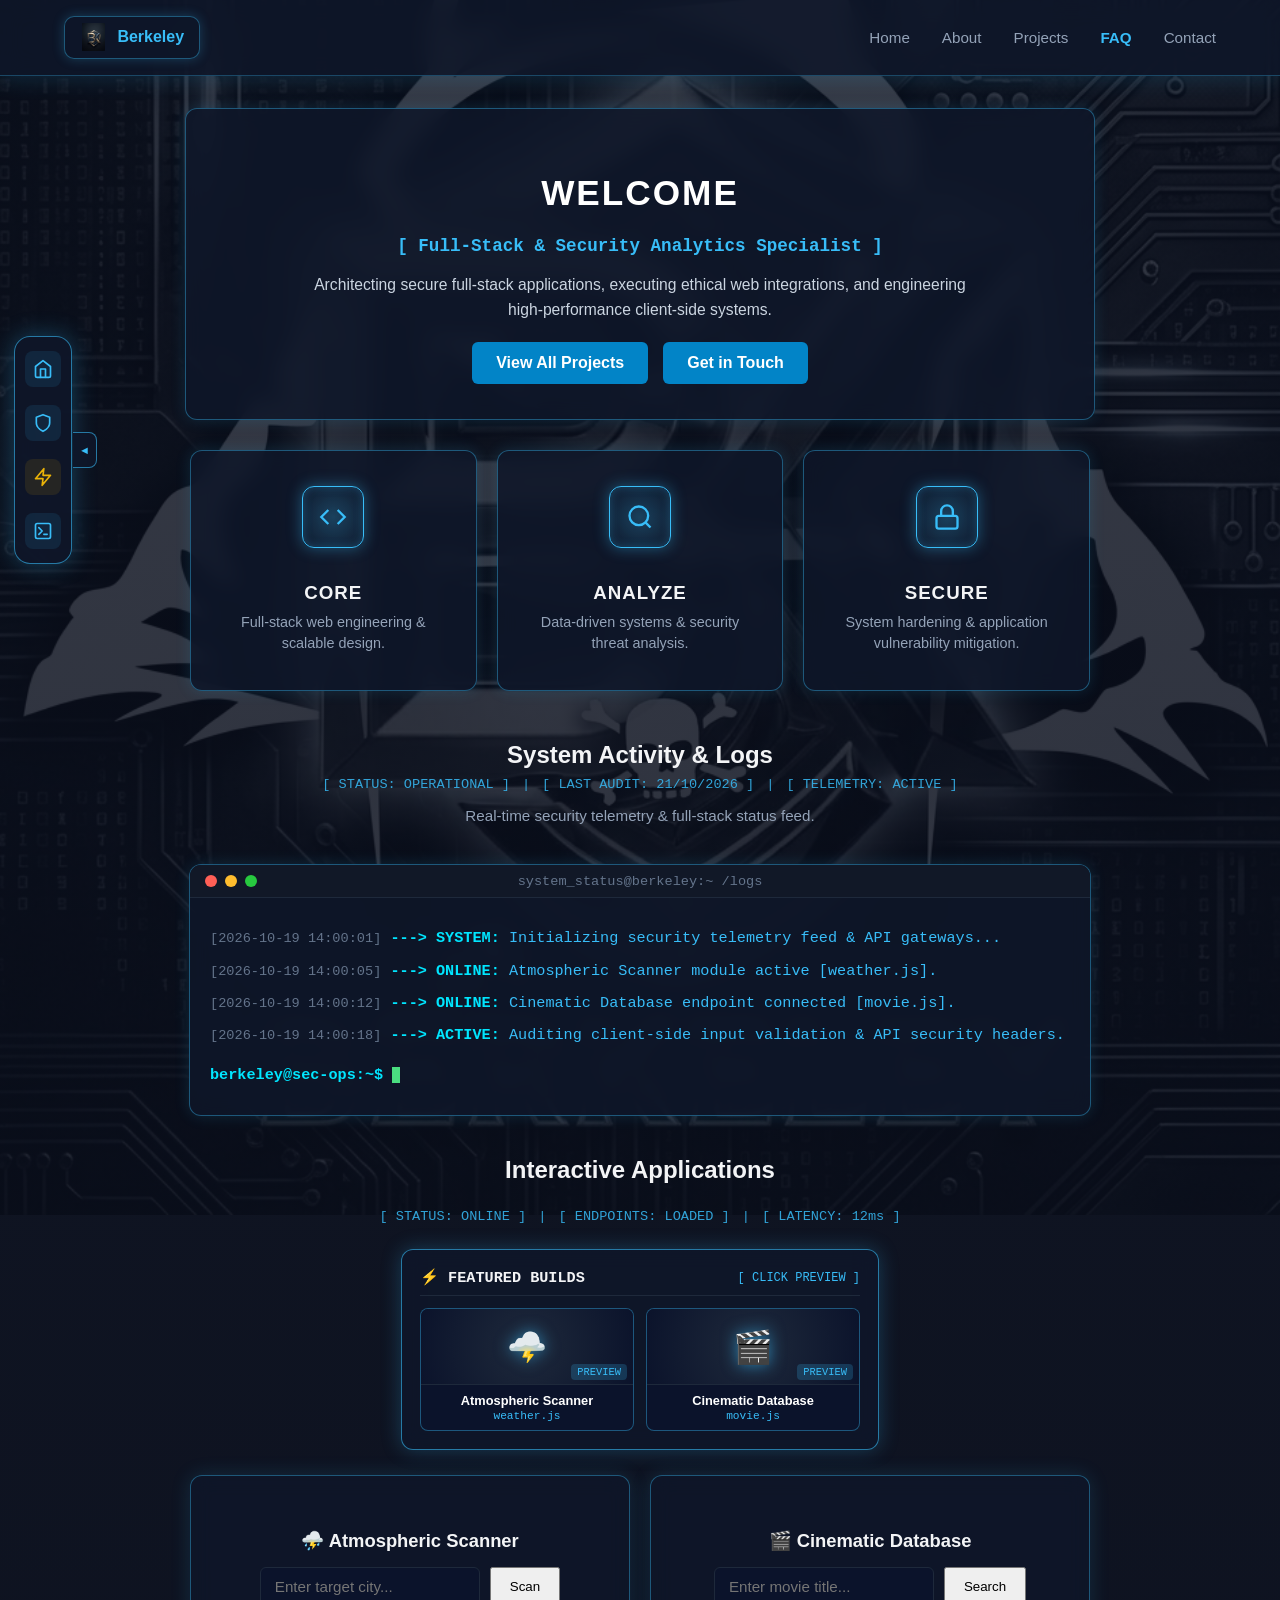
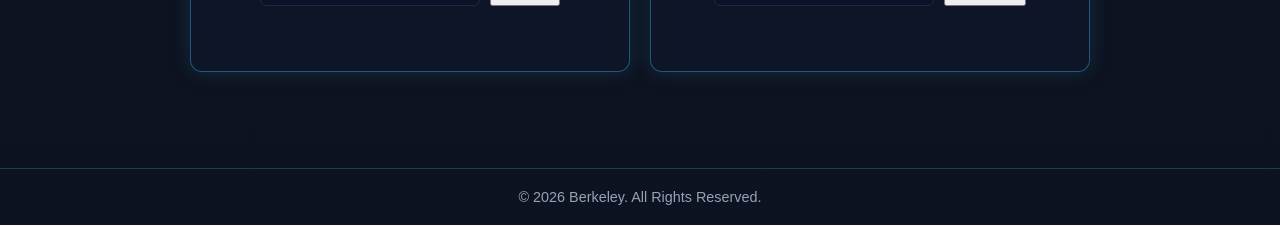
==== index.html @ 9ee678a0 "Added quick-preview modal popup for featured builds widget" ====
<!DOCTYPE html>
<html lang="en">
<head>
    <meta charset="UTF-8">
    <meta name="viewport" content="width=device-width, initial-scale=1.0">
    <title>Berkeley | Web Developer & Security Analytics Specialist</title>
    <meta name="description" content="Official website for Berkeley - Full-spectrum web development and security operations.">
    <link rel="icon" type="image/jpeg" href="new_logo.jpg">
    <link rel="stylesheet" href="style.css">
</head>
<body>
    <!-- Navbar -->
    <nav class="navbar">
        <div class="logo">
            <a href="index.html" class="logo-box">
                <img src="new_logo.jpg" alt="BK Logo" class="brand-icon">
                <span>Berkeley</span>
            </a>
        </div>
        <div class="links">
            <a href="index.html">Home</a>
            <a href="about.html">About</a>
            <a href="projects.html">Projects</a>
            <a href="faq.html" style="color: #38bdf8; font-weight: 600;">FAQ</a>
            <a href="contact.html">Contact</a>
        </div>
    </nav>

    <!-- Main Container -->
    <main class="main-container">

        <!-- 1. Unified Hero Section -->
        <section class="card home-card" style="max-width: 850px; margin: 0 auto 30px auto; padding: 35px 25px; text-align: center;">
            <h1 style="color: #ffffff; font-size: 2.2rem; font-weight: 700; margin-bottom: 0.3rem; letter-spacing: 2px;">WELCOME</h1>
            <p style="color: #38bdf8; font-weight: 600; font-size: 1.1rem; margin-bottom: 1rem; font-family: monospace;">
                [ Full-Stack & Security Analytics Specialist ]
            </p>
            <p style="color: #cbd5e1; line-height: 1.6; max-width: 680px; margin: 0 auto 20px auto; font-size: 0.98rem;">
                Architecting secure full-stack applications, executing ethical web integrations, and engineering high-performance client-side systems.
            </p>
            <div style="display: flex; gap: 15px; justify-content: center; flex-wrap: wrap;">
                <a href="projects.html" class="btn" style="padding: 12px 24px; text-decoration: none; background: #0284c7; color: #ffffff; border-radius: 6px; font-weight: 600; border: none; display: inline-block;">View All Projects</a>
                <a href="contact.html" class="btn" style="padding: 12px 24px; text-decoration: none; background: #0284c7; color: #ffffff; border-radius: 6px; font-weight: 600; border: none; display: inline-block;">Get in Touch</a>
            </div>
        </section>

        <!-- 2. Core Pillars with Glossy Glowing Icon Boxes -->
        <section class="card-container" style="display: grid; grid-template-columns: repeat(auto-fit, minmax(240px, 1fr)); gap: 20px; max-width: 900px; margin: 0 auto 40px auto;">
            <div class="card home-card" style="text-align: center; padding: 25px 15px;">
                <div class="icon-box" style="display: inline-flex; align-items: center; justify-content: center; width: 60px; height: 60px; border-radius: 12px; border: 1.5px solid #38bdf8; background: radial-gradient(circle, rgba(56,189,248,0.25) 0%, rgba(15,23,42,0.8) 100%); box-shadow: 0 0 15px rgba(56,189,248,0.4), inset 0 0 10px rgba(56,189,248,0.3); margin-bottom: 15px;">
                    <svg width="28" height="28" viewBox="0 0 24 24" fill="none" stroke="#38bdf8" stroke-width="2"><polyline points="16 18 22 12 16 6"></polyline><polyline points="8 6 2 12 8 18"></polyline></svg>
                </div>
                <h3 style="color: #f3f4f6; margin-bottom: 8px; letter-spacing: 1px;">CORE</h3>
                <p style="color: #94a3b8; font-size: 0.9rem; margin: 0; line-height: 1.5;">Full-stack web engineering & scalable design.</p>
            </div>

            <div class="card home-card" style="text-align: center; padding: 25px 15px;">
                <div class="icon-box" style="display: inline-flex; align-items: center; justify-content: center; width: 60px; height: 60px; border-radius: 12px; border: 1.5px solid #38bdf8; background: radial-gradient(circle, rgba(56,189,248,0.25) 0%, rgba(15,23,42,0.8) 100%); box-shadow: 0 0 15px rgba(56,189,248,0.4), inset 0 0 10px rgba(56,189,248,0.3); margin-bottom: 15px;">
                    <svg width="28" height="28" viewBox="0 0 24 24" fill="none" stroke="#38bdf8" stroke-width="2"><circle cx="11" cy="11" r="8"></circle><line x1="21" y1="21" x2="16.65" y2="16.65"></line></svg>
                </div>
                <h3 style="color: #f3f4f6; margin-bottom: 8px; letter-spacing: 1px;">ANALYZE</h3>
                <p style="color: #94a3b8; font-size: 0.9rem; margin: 0; line-height: 1.5;">Data-driven systems & security threat analysis.</p>
            </div>

            <div class="card home-card" style="text-align: center; padding: 25px 15px;">
                <div class="icon-box" style="display: inline-flex; align-items: center; justify-content: center; width: 60px; height: 60px; border-radius: 12px; border: 1.5px solid #38bdf8; background: radial-gradient(circle, rgba(56,189,248,0.25) 0%, rgba(15,23,42,0.8) 100%); box-shadow: 0 0 15px rgba(56,189,248,0.4), inset 0 0 10px rgba(56,189,248,0.3); margin-bottom: 15px;">
                    <svg width="28" height="28" viewBox="0 0 24 24" fill="none" stroke="#38bdf8" stroke-width="2"><rect x="3" y="11" width="18" height="11" rx="2" ry="2"></rect><path d="M7 11V7a5 5 0 0 1 10 0v4"></path></svg>
                </div>
                <h3 style="color: #f3f4f6; margin-bottom: 8px; letter-spacing: 1px;">SECURE</h3>
                <p style="color: #94a3b8; font-size: 0.9rem; margin: 0; line-height: 1.5;">System hardening & application vulnerability mitigation.</p>
            </div>
        </section>

        <!-- System Activity & Logs Section -->
         <style>
    .terminal-container {
      background: rgba(15, 23, 42, 0.85) !important;
      backdrop-filter: blur(10px) !important;
      border: 1.5px solid rgba(56, 189, 248, 0.4) !important;
      box-shadow: 0 0 15px rgba(56, 189, 248, 0.15) !important;
      border-radius: 12px !important;
      transition: all 0.3s ease !important;
    }
    .terminal-container:hover {
      border-color: rgba(56, 189, 248, 0.8) !important;
      box-shadow: 0 0 25px rgba(56, 189, 248, 0.3) !important;
    }
  </style>
    <section class="system-logs-section" style="margin: 50px auto 30px auto; text-align: center;">
      <h2 style="color: #f3f4f6; text-align: center; margin-bottom: 8px;">System Activity &amp; Logs</h2>
      <div style="font-family: monospace; font-size: 0.85rem; color: #38bdf8; margin-top: 6px; margin-bottom: 15px; display: flex; justify-content: center; align-items: center; gap: 12px; opacity: 0.85; flex-wrap: wrap;">
  <span>[ STATUS: OPERATIONAL ]</span>
  <span>|</span>
  <span>[ LAST AUDIT: 21/10/2026 ]</span>
  <span>|</span>
  <span>[ TELEMETRY: ACTIVE ]</span>
</div>
      <p style="color: #94a3b8; font-size: 0.95rem; margin-bottom: 20px;">Real-time security telemetry &amp; full-stack status feed.</p>

      <div class="terminal-container">
        <div class="terminal-header">
          <div class="terminal-buttons">
            <span class="dot red"></span>
            <span class="dot yellow"></span>
            <span class="dot green"></span>
          </div>
          <div class="terminal-title">system_status@berkeley:~ /logs</div>
        </div>
        <div class="terminal-body">
          <p class="log-line"><span class="timestamp">[2026-10-19 14:00:01]</span> <span class="prefix">---> SYSTEM:</span> Initializing security telemetry feed &amp; API gateways...</p>
          <p class="log-line"><span class="timestamp">[2026-10-19 14:00:05]</span> <span class="prefix">---> ONLINE:</span> Atmospheric Scanner module active [weather.js].</p>
          <p class="log-line"><span class="timestamp">[2026-10-19 14:00:12]</span> <span class="prefix">---> ONLINE:</span> Cinematic Database endpoint connected [movie.js].</p>
          <p class="log-line"><span class="timestamp">[2026-10-19 14:00:18]</span> <span class="prefix">---> ACTIVE:</span> Auditing client-side input validation &amp; API security headers.</p>
          <p class="log-line prompt"><span class="prefix">berkeley@sec-ops:~$</span> <span class="command-text"></span><span class="cursor">&nbsp;</span></p>
        </div>
      </div>
    </section>

      <!-- 3. Interactive Web Applications Showcase -->
<section style="max-width: 900px; margin: 0 auto 40px auto; padding: 0 15px;">
 <style>
  /* Natural default border and soft ambient glow */
  .interactive-grid .app-card {
    background: rgba(15, 23, 42, 0.85) !important;
    backdrop-filter: blur(10px) !important;
    border: 1.5px solid rgba(56, 189, 248, 0.4) !important;
    box-shadow: 0 0 20px rgba(56, 189, 248, 0.15) !important;
    border-radius: 12px !important;
    transition: all 0.3s ease !important;
  }

  /* Brightens up when hovered */
  .interactive-grid .app-card:hover {
    border-color: rgba(56, 189, 248, 0.8) !important;
    box-shadow: 0 0 30px rgba(56, 189, 248, 0.35) !important;
  }

  /* Input fields styling */
    #cityInput, #searchInput, .cyber-input {
      flex: 1 !important;
      width: 100% !important;
      padding: 10px 14px !important;
      background-color: #0b132b !important;
      background: #0b132b !important;
      border: 1px solid #1e293b !important;
      border-radius: 6px !important;
      color: #ffffff !important;
      font-size: 0.95rem !important;
      outline: none !important;
      box-shadow: none !important;
      transition: all 0.3s ease !important;
    }
    #cityInput:hover, #searchInput:hover, .cyber-input:hover {
      border-color: rgba(56, 189, 248, 0.5) !important;
    }
    #cityInput:focus, #searchInput:focus, .cyber-input:focus {
      background-color: #0b132b !important;
      background: #0b132b !important;
      border-color: #38bdf8 !important;
      box-shadow: 0 0 12px rgba(56, 189, 248, 0.4) !important;
      color: #ffffff !important;
    }
  </style>

  <h2 style="color: #f3f4f6; text-align: center; margin-bottom: 25px;">Interactive Applications</h2>
  
  <!-- Section Telemetry Header -->
  <div style="font-family: monospace; font-size: 0.85rem; color: #38bdf8; margin-top: 6px; margin-bottom: 15px; display: flex; justify-content: center; align-items: center; gap: 12px; opacity: 0.85; flex-wrap: wrap;">
    <span>[ STATUS: ONLINE ]</span>
    <span>|</span>
    <span>[ ENDPOINTS: LOADED ]</span>
    <span>|</span>
    <span>[ LATENCY: 12ms ]</span>
  </div>

  <!-- Top Featured Builds Widget Grid -->
  <div class="app-card" style="background: rgba(15, 23, 42, 0.85) !important; border: 1.5px solid rgba(56, 189, 248, 0.6) !important; border-radius: 12px; padding: 18px; max-width: 440px; margin: 25px auto; box-shadow: 0 0 20px rgba(56, 189, 248, 0.25) !important; backdrop-filter: blur(10px);">
  <div style="display: flex; justify-content: space-between; align-items: center; border-bottom: 1px solid #1e293b; padding-bottom: 8px; margin-bottom: 12px;">
    <h3 style="color: #f3f4f6; font-size: 0.95rem; margin: 0; font-family: monospace;">⚡ FEATURED BUILDS</h3>
    <span style="font-family: monospace; font-size: 0.75rem; color: #38bdf8;">[ CLICK PREVIEW ]</span>
  </div>
  
  <div style="display: grid; grid-template-columns: 1fr 1fr; gap: 12px;">
    <!-- Featured Item 1: Atmospheric Scanner Thumbnail -->
    <div onclick="openPreview('Atmospheric Scanner', 'weather.js', '🌩️ Real-Time Weather & Telemetry Scanner', 'Scans atmospheric data, temperature, humidity, and weather conditions for any target city.', '#interactive-apps')" class="featured-mini-card" style="cursor: pointer; background: #0b132b; border: 1px solid rgba(56, 189, 248, 0.4); border-radius: 8px; overflow: hidden; transition: all 0.3s ease;">
      <div style="height: 75px; background: radial-gradient(circle at center, #1e293b, #0b132b); display: flex; align-items: center; justify-content: center; border-bottom: 1px solid #1e293b; position: relative;">
        <span style="font-size: 2rem; filter: drop-shadow(0 0 8px rgba(56, 189, 248, 0.6));">🌩️</span>
        <span style="position: absolute; bottom: 4px; right: 6px; font-size: 0.65rem; background: rgba(56, 189, 248, 0.2); color: #38bdf8; padding: 2px 6px; border-radius: 4px; font-family: monospace;">PREVIEW</span>
      </div>
      <div style="padding: 8px; text-align: center;">
        <div style="font-size: 0.8rem; font-weight: bold; color: #ffffff;">Atmospheric Scanner</div>
        <div style="font-size: 0.7rem; color: #38bdf8; font-family: monospace; margin-top: 2px;">weather.js</div>
      </div>
    </div>
    
    <!-- Featured Item 2: Cinematic Database Thumbnail -->
    <div onclick="openPreview('Cinematic Database', 'movie.js', '🎬 Movie & Media Intelligence Engine', 'Queries cinematic databases to return plot summaries, metadata, ratings, and media release info.', '#interactive-apps')" class="featured-mini-card" style="cursor: pointer; background: #0b132b; border: 1px solid rgba(56, 189, 248, 0.4); border-radius: 8px; overflow: hidden; transition: all 0.3s ease;">
      <div style="height: 75px; background: radial-gradient(circle at center, #1e293b, #0b132b); display: flex; align-items: center; justify-content: center; border-bottom: 1px solid #1e293b; position: relative;">
        <span style="font-size: 2rem; filter: drop-shadow(0 0 8px rgba(56, 189, 248, 0.6));">🎬</span>
        <span style="position: absolute; bottom: 4px; right: 6px; font-size: 0.65rem; background: rgba(56, 189, 248, 0.2); color: #38bdf8; padding: 2px 6px; border-radius: 4px; font-family: monospace;">PREVIEW</span>
      </div>
      <div style="padding: 8px; text-align: center;">
        <div style="font-size: 0.8rem; font-weight: bold; color: #ffffff;">Cinematic Database</div>
        <div style="font-size: 0.7rem; color: #38bdf8; font-family: monospace; margin-top: 2px;">movie.js</div>
      </div>
    </div>
  </div>
</div>

  <!-- Side-by-Side Grid Container -->
  <div class="interactive-grid" style="display: grid; grid-template-columns: repeat(auto-fit, minmax(320px, 1fr)); gap: 20px;">
    
    <!-- Atmospheric Scanner Card -->
    <div class="card home-card app-card" style="margin: 0; padding: 25px; text-align: center;">
      <h3 style="color: #f3f4f6; margin-bottom: 15px; font-size: 1.15rem;">⛈️ Atmospheric Scanner</h3>
      <div class="input-group" style="display: flex; gap: 10px; margin-bottom: 15px;">
        <input type="text" id="cityInput" class="cyber-input" placeholder="Enter target city...">
        <button onclick="getWeather()" class="btn" style="padding: 10px 18px;">Scan</button>
      </div>
      <div id="weatherResult" style="margin-top: 15px; text-align: center; font-family: monospace;"></div>
    </div>

    <!-- Cinematic Database Card -->
    <div class="card home-card app-card" style="margin: 0; padding: 25px; text-align: center;">
      <h3 style="color: #f3f4f6; margin-bottom: 15px; font-size: 1.15rem;">🎬 Cinematic Database</h3>
      <div class="input-group" style="display: flex; gap: 10px; margin-bottom: 15px;">
       <input type="text" id="searchInput" class="cyber-input" placeholder="Enter movie title...">
        <button type="button" id="searchBtn" class="btn" style="padding: 10px 18px;">Search</button>
      </div>
      <div id="loading" style="display: none; text-align: center; color: #4ecca3; font-family: monospace;">Searching...</div>
      <div id="movieResult" style="margin-top: 15px; font-family: monospace;"></div>
    </div>

  </div>
</section>

    </main>

    <!-- Full-Width Footer -->
    <footer class="footer" style="width: 100%; text-align: center; padding: 20px 0; color: #94a3b8; font-size: 0.9rem; border-top: 1px solid rgba(56, 189, 248, 0.25); margin-top: 40px;">
        <p style="margin: 0;">&copy; 2026 Berkeley. All Rights Reserved.</p>
    </footer>

    <script src="weather.js"></script>
    <script src="movie.js"></script>

    <!-- Live Terminal Typing Effect -->
  <script>
   const commandText = "status --check-integrations --verbose";
    const target = document.querySelector('.command-text');
    let index = 0;

    function typeCommand() {
      if (target && index < commandText.length) {
        target.textContent += commandText.charAt(index);
        index++;
        setTimeout(typeCommand, 80);
      }
    }

  </script>
  <!-- Collapsible Cyber Sidebar Container -->
<div id="cyber-sidebar" style="position: fixed; left: 14px; top: 50%; transform: translateY(-50%); background: rgba(15, 23, 42, 0.9); backdrop-filter: blur(12px); border: 1.5px solid rgba(56, 189, 248, 0.6); border-radius: 16px; padding: 14px 10px; z-index: 999; display: flex; flex-direction: column; gap: 18px; box-shadow: 0 0 25px rgba(56, 189, 248, 0.3); transition: transform 0.4s cubic-bezier(0.4, 0, 0.2, 1);">
  
  <!-- Toggle Button Tab -->
  <button onclick="toggleSidebar()" title="Toggle Sidebar" style="position: absolute; right: -26px; top: 50%; transform: translateY(-50%); background: rgba(15, 23, 42, 0.9); border: 1.5px solid rgba(56, 189, 248, 0.6); border-left: none; border-radius: 0 8px 8px 0; color: #38bdf8; width: 24px; height: 36px; cursor: pointer; display: flex; align-items: center; justify-content: center; font-size: 11px; outline: none; backdrop-filter: blur(12px); transition: color 0.2s;">
    ◄
  </button>

  <!-- Home / Welcome -->
  <a href="#welcome" title="Welcome" style="display: flex; align-items: center; justify-content: center; width: 36px; height: 36px; border-radius: 8px; background: rgba(56, 189, 248, 0.1); text-decoration: none; transition: all 0.3s ease;" onmouseover="this.style.background='rgba(56, 189, 248, 0.25)'; this.style.transform='scale(1.15)'" onmouseout="this.style.background='rgba(56, 189, 248, 0.1)'; this.style.transform='scale(1)'">
    <svg width="20" height="20" viewBox="0 0 24 24" fill="none" stroke="#38bdf8" stroke-width="2" stroke-linecap="round" stroke-linejoin="round"><path d="m3 9 9-7 9 7v11a2 2 0 0 1-2 2H5a2 2 0 0 1-2-2z"/><polyline points="9 22 9 12 15 12 15 22"/></svg>
  </a>

  <!-- Core Capabilities / Shield -->
  <a href="#core" title="Core Capabilities" style="display: flex; align-items: center; justify-content: center; width: 36px; height: 36px; border-radius: 8px; background: rgba(56, 189, 248, 0.1); text-decoration: none; transition: all 0.3s ease;" onmouseover="this.style.background='rgba(56, 189, 248, 0.25)'; this.style.transform='scale(1.15)'" onmouseout="this.style.background='rgba(56, 189, 248, 0.1)'; this.style.transform='scale(1)'">
    <svg width="20" height="20" viewBox="0 0 24 24" fill="none" stroke="#38bdf8" stroke-width="2" stroke-linecap="round" stroke-linejoin="round"><path d="M12 22s8-4 8-10V5l-8-3-8 3v7c0 6 8 10 8 10z"/></svg>
  </a>

  <!-- Interactive Apps / Lightning -->
  <a href="#interactive-apps" title="Interactive Apps" style="display: flex; align-items: center; justify-content: center; width: 36px; height: 36px; border-radius: 8px; background: rgba(234, 179, 8, 0.1); text-decoration: none; transition: all 0.3s ease;" onmouseover="this.style.background='rgba(234, 179, 8, 0.25)'; this.style.transform='scale(1.15)'" onmouseout="this.style.background='rgba(234, 179, 8, 0.1)'; this.style.transform='scale(1)'">
    <svg width="20" height="20" viewBox="0 0 24 24" fill="none" stroke="#eab308" stroke-width="2" stroke-linecap="round" stroke-linejoin="round"><polygon points="13 2 3 14 12 14 11 22 21 10 12 10 13 2"/></svg>
  </a>

  <!-- System Logs / Terminal -->
  <a href="#system-logs" title="System Logs" style="display: flex; align-items: center; justify-content: center; width: 36px; height: 36px; border-radius: 8px; background: rgba(56, 189, 248, 0.1); text-decoration: none; transition: all 0.3s ease;" onmouseover="this.style.background='rgba(56, 189, 248, 0.25)'; this.style.transform='scale(1.15)'" onmouseout="this.style.background='rgba(56, 189, 248, 0.1)'; this.style.transform='scale(1)'">
    <svg width="20" height="20" viewBox="0 0 24 24" fill="none" stroke="#38bdf8" stroke-width="2" stroke-linecap="round" stroke-linejoin="round"><rect width="18" height="18" x="3" y="3" rx="2"/><path d="m7 8 4 4-4 4"/><line x1="13" x2="17" y1="16" y2="16"/></svg>
  </a>

</div>

<!-- Sidebar Toggle Logic Script -->
<script>
  let isSidebarCollapsed = false;
  function toggleSidebar() {
    const sidebar = document.getElementById('cyber-sidebar');
    const toggleBtn = sidebar.querySelector('button');
    isSidebarCollapsed = !isSidebarCollapsed;
    
    if (isSidebarCollapsed) {
      sidebar.style.transform = 'translateY(-50%) translateX(-75px)';
      toggleBtn.innerHTML = '►';
    } else {
      sidebar.style.transform = 'translateY(-50%) translateX(0)';
      toggleBtn.innerHTML = '◄';
    }
  }
</script>
<!-- Quick-Preview Modal Box -->
<div id="previewModal" style="display: none; position: fixed; inset: 0; background: rgba(11, 19, 43, 0.85); backdrop-filter: blur(8px); z-index: 1000; align-items: center; justify-content: center; padding: 15px;">
  <div style="background: rgba(15, 23, 42, 0.95); border: 1.5px solid rgba(56, 189, 248, 0.7); border-radius: 12px; max-width: 420px; width: 100%; padding: 20px; box-shadow: 0 0 30px rgba(56, 189, 248, 0.3); position: relative; font-family: sans-serif;">
    
    <!-- Close Button -->
    <button onclick="closePreview()" style="position: absolute; top: 12px; right: 12px; background: none; border: none; color: #38bdf8; font-size: 1.2rem; cursor: pointer; outline: none;">✕</button>
    
    <!-- Title & File Badge -->
    <div id="modalTitle" style="color: #ffffff; font-size: 1.1rem; font-weight: bold; margin-bottom: 4px;"></div>
    <div id="modalFile" style="color: #38bdf8; font-family: monospace; font-size: 0.8rem; margin-bottom: 12px;"></div>
    
    <!-- Icon Banner -->
    <div id="modalBanner" style="font-size: 1rem; color: #e2e8f0; background: rgba(30, 41, 59, 0.8); border: 1px solid rgba(56, 189, 248, 0.3); border-radius: 8px; padding: 12px; text-align: center; margin-bottom: 14px;"></div>
    
    <!-- Description -->
    <div id="modalDesc" style="color: #94a3b8; font-size: 0.85rem; line-height: 1.4; margin-bottom: 18px;"></div>
    
    <!-- Actions -->
    <div style="display: flex; gap: 10px; justify-content: flex-end;">
      <button onclick="closePreview()" style="background: transparent; border: 1px solid #334155; color: #94a3b8; padding: 8px 14px; border-radius: 6px; cursor: pointer; font-size: 0.8rem;">Close</button>
      <a id="modalJumpBtn" href="" onclick="closePreview()" style="background: #38bdf8; color: #0f172a; font-weight: bold; padding: 8px 14px; border-radius: 6px; text-decoration: none; font-size: 0.8rem;">Launch Tool ➔</a>
    </div>
  </div>
</div>

<!-- Quick-Preview Modal Script -->
<script>
  function openPreview(title, file, banner, desc, targetHash) {
    document.getElementById('modalTitle').innerText = title;
    document.getElementById('modalFile').innerText = file;
    document.getElementById('modalBanner').innerText = banner;
    document.getElementById('modalDesc').innerText = desc;
    document.getElementById('modalJumpBtn').href = targetHash;
    
    const modal = document.getElementById('previewModal');
    modal.style.display = 'flex';
  }

  function closePreview() {
    document.getElementById('previewModal').style.display = 'none';
  }
</script>
</body>
</html>
---- style.css ----
body {
    background: linear-gradient(rgba(10, 15, 29, 0.82), rgba(10, 15, 29, 0.88)), 
                url('bg-cyber.jpg') no-repeat center center fixed;
    background-size: cover;
    color: #ffffff;
    font-family: 'Segoe UI', Tahoma, Geneva, Verdana, sans-serif;
}

/* Navbar & Logo */
.navbar {
    display: flex;
    justify-content: space-between;
    align-items: center;
    padding: 1rem 5%;
    width: 100%;
    background: rgba(15, 23, 42, 0.85); /* Rich dark translucent backdrop */
    backdrop-filter: blur(12px); /* Frosted glass effect */
    border-bottom: 1.5px solid rgba(56, 189, 248, 0.3); /* Subtle glowing bottom border */
    box-shadow: 0 4px 20px rgba(56, 189, 248, 0.15); /* Soft drop shadow */
    box-sizing: border-box;
    position: sticky;
    top: 0;
    z-index: 1000;
}

.logo-container {
    display: flex;
    align-items: center;
    gap: 0.75rem;
    text-decoration: none;
    background: rgba(15, 23, 42, 0.85);
    border: 1.5px solid rgba(56, 189, 248, 0.4);
    padding: 0.5rem 0.9rem;
    border-radius: 10px;
    box-shadow: 0 0 15px rgba(56, 189, 248, 0.15);
    transition: all 0.3s ease;
}

.logo-container:hover {
    border-color: rgba(56, 189, 248, 0.8);
    box-shadow: 0 0 25px rgba(56, 189, 248, 0.4);
}

.logo-text {
    color: #38bdf8;
    font-weight: 700;
    font-size: 1.15rem;
    letter-spacing: 0.5px;
    text-shadow: 0 0 10px rgba(56, 189, 248, 0.5);
}

.navbar .links {
    display: flex;
    gap: 2rem;
}

.navbar .links a {
    color: #94a3b8;
    text-decoration: none;
    font-weight: 500;
    font-size: 0.95rem;
    transition: color 0.3s ease;
}

.navbar .links a:hover {
    color: #38bdf8;
    text-shadow: 0 0 8px rgba(56, 189, 248, 0.6);
}

/* Main Layout & Center Alignments */
.main-container {
    flex: 1;
    max-width: 1100px;
    margin: 0 auto;
    padding: 2.5rem 1.5rem;
    width: 100%;
    box-sizing: border-box;
    text-align: center;
    padding: 2rem 5% 2.5rem 5%;
}

.main-title {
    font-size: 2.5rem;
    margin-bottom: 0.5rem;
    color: #fff;
    font-weight: 700;
}

.main-subtitle {
    color: #94a3b8;
    font-size: 0.95rem;
    margin: 0 auto 2.5rem auto;
    max-width: 600px;
}

/* Cards with Hover Glow */
.card-container {
    display: grid;
    grid-template-columns: repeat(auto-fit, minmax(300px, 1fr));
    gap: 1.5rem;
    text-align: left;
    margin-bottom: 3rem;
}

.card {
    background: rgba(15, 23, 42, 0.85) !important;
    backdrop-filter: blur(10px) !important;
    padding: 2.2rem 1.8rem !important;
    border-radius: 12px !important;
    border: 1.5px solid rgba(56, 189, 248, 0.4) !important;
    display: flex !important;
    flex-direction: column !important;
    align-items: center !important;
    text-align: center !important;
    box-shadow: 0 0 15px rgba(56, 189, 248, 0.15) !important;
    transition: all 0.3s ease !important;
}

.card:hover {
    background: rgba(15, 23, 42, 0.85) !important;
    border-color: rgba(56, 189, 248, 0.8) !important;
    box-shadow: 0 0 25px rgba(56, 189, 248, 0.3) !important;
}

.featured-mini-card:hover {
  border-color: rgba(56, 189, 248, 0.8) !important;
  box-shadow: 0 0 15px rgba(56, 189, 248, 0.35) !important;
  transform: translateY(-2px);
}

/* Glossy Glowing Cyber Buttons */
.cyber-button {
    background: linear-gradient(135deg, rgba(56, 189, 248, 0.25), rgba(3, 105, 161, 0.4));
    border: 1px solid rgba(56, 189, 248, 0.8);
    color: #38bdf8;
    padding: 0.6rem 1.5rem;
    border-radius: 8px;
    text-decoration: none;
    font-size: 0.9rem;
    font-weight: 600;
    font-family: inherit;
    box-shadow: 0 0 15px rgba(56, 189, 248, 0.4), inset 0 0 10px rgba(56, 189, 248, 0.2);
    display: inline-block;
    transition: all 0.3s ease;
    text-shadow: 0 0 5px rgba(56, 189, 248, 0.5);
    cursor: pointer;
}

.cyber-button:hover {
    background: linear-gradient(135deg, rgba(56, 189, 248, 0.45), rgba(3, 105, 161, 0.6));
    box-shadow: 0 0 25px rgba(56, 189, 248, 0.8), inset 0 0 15px rgba(56, 189, 248, 0.4);
    color: #ffffff;
}

/* Card paragraph description text alignment */
.card p, 
.project-card p {
    text-align: left !important;
}

/* Footer */
.footer {
    text-align: center;
    padding: 2rem 0;
    color: #64748b;
    font-size: 0.88rem;
    width: 100%;
    margin-top: auto;
}

/* Layout & Tight Footer Spacing Fix */
html, body {
    margin: 0;
    padding: 0;
    background: linear-gradient(rgba(10, 15, 29, 0.82), rgba(10, 15, 29, 0.88)), 
                url('bg-cyber.jpg') no-repeat center center fixed;
    background-size: cover;
    color: #f3f4f6;
}

.main-container {
    padding-bottom: 1rem !important;
}

.site-footer {
    text-align: center;
    padding: 1.5rem 0;
    color: #94a3b8;
    font-size: 0.9rem;
    margin-top: 2rem;
    border-top: 1px solid rgba(56, 189, 248, 0.15);
}

/* 1. Navbar Logo Box Glowing Hover Interaction */
.logo-box {
    color: #38bdf8;
    text-decoration: none;
    font-weight: bold;
    display: flex;
    align-items: center;
    gap: 10px;
    border: 1.5px solid rgba(56, 189, 248, 0.4);
    padding: 0.4rem 0.9rem;
    border-radius: 10px;
    background: rgba(15, 23, 42, 0.7);
    box-shadow: 0 0 12px rgba(56, 189, 248, 0.25);
    transition: all 0.35s cubic-bezier(0.4, 0, 0.2, 1);
}

.logo-box .brand-icon {
    width: 28px !important;
    height: 28px !important;
    max-width: 28px !important;
    max-height: 28px !important;
    object-fit: contain !important;
    border-radius: 4px;
    display: inline-block;
    vertical-align: middle;
}

.logo-box:hover {
    border-color: #38bdf8;
    background: radial-gradient(circle at center, rgba(56, 189, 248, 0.2) 0%, rgba(15, 23, 42, 0.9) 100%);
    box-shadow: 0 0 25px rgba(56, 189, 248, 0.6), inset 0 0 12px rgba(56, 189, 248, 0.3);
    transform: translateY(-2px);
}

/* 2. Feature Cards (Core, Analyze, Secure) Glowing Hover Interaction */
.card {
    background: rgba(15, 23, 42, 0.75);
    backdrop-filter: blur(12px);
    border: 1.5px solid rgba(56, 189, 248, 0.35);
    border-radius: 16px;
    padding: 2.2rem 1.5rem;
    text-align: center;
    display: flex;
    flex-direction: column;
    align-items: center;
    box-shadow: 0 0 15px rgba(56, 189, 248, 0.08);
    transition: all 0.35s cubic-bezier(0.4, 0, 0.2, 1);
}

.card:hover {
    transform: translateY(-4px);
    border-color: #38bdf8;
    background: radial-gradient(circle at center, rgba(56, 189, 248, 0.18) 0%, rgba(15, 23, 42, 0.95) 80%);
    box-shadow: 0 0 35px rgba(56, 189, 248, 0.4), inset 0 0 25px rgba(56, 189, 248, 0.25);
}

.card:hover .icon-box {
    border-color: #38bdf8 !important;
    box-shadow: 0 0 25px rgba(56, 189, 248, 0.8), inset 0 0 15px rgba(56, 189, 248, 0.5) !important;
    background: radial-gradient(circle, rgba(56, 189, 248, 0.4) 0%, rgba(3, 105, 161, 0.3) 100%) !important;
}

/* Homepage Feature Cards Paragraph Alignment */
.card p {
    text-align: center !important;
}

/* Projects Page Paragraph Alignment */
.projects-grid .card p,
.project-card p {
    text-align: left !important;
}

input, textarea {
    font-family: inherit;
    font-size: 0.95rem;
    color: #ffffff;
}

/* Header & Navbar Container Fix */
header {
    width: 90%;
    max-width: 1200px;
    margin: 20px auto;
    padding: 12px 25px;
    background: rgba(10, 18, 32, 0.85);
    border: 1px solid rgba(56, 189, 248, 0.35);
    border-radius: 12px;
    backdrop-filter: blur(10px);
    display: flex;
    justify-content: space-between;
    align-items: center;
    box-shadow: 0 4px 20px rgba(0, 0, 0, 0.5);
}

header nav {
    display: flex;
    align-items: center;
}

header nav ul, 
header nav .nav-links {
    display: flex;
    list-style: none;
    gap: 25px;
    margin: 0;
    padding: 0;
    align-items: center;
}

header nav a, 
header nav .nav-links a {
    color: rgba(255, 255, 255, 0.9);
    text-decoration: none;
    font-size: 1rem;
    font-weight: 500;
    transition: color 0.3s ease;
}

header nav a:hover,
header nav a.active {
    color: #38bdf8;
}

/* Responsive Mobile Navigation & Layout Adjustments */
@media screen and (max-width: 768px) {
    header, nav {
        flex-direction: column;
        align-items: center;
        gap: 0.75rem;
        padding: 0.75rem 1rem;
    }

    nav ul, .nav-links {
        display: flex;
        flex-wrap: wrap;
        justify-content: center;
        gap: 1rem;
        padding: 0;
        margin: 0;
    }

    nav a, .nav-links a {
        font-size: 0.9rem;
    }

    h1, .hero-title, .main-title {
        font-size: 1.8rem !important;
        padding: 0 0.5rem;
    }

    .main-container {
        padding-left: 1rem;
        padding-right: 1rem;
    }

    /* Force card grid containers to stack in a single column on mobile */
    .card-container, 
    .projects-grid {
        grid-template-columns: 1fr !important;
        gap: 15px !important;
    }
}

/* To-Do List Styles */
.input-group {
    display: flex;
    gap: 10px;
    margin-bottom: 20px;
}

#taskInput {
    flex: 1; /* Makes input take up remaining space */
    padding: 10px;
    border-radius: 5px;
    border: none;
    background: #1a1a2e;
    color: white;
}

.btn-add {
    background: #4ecca3;
    color: #16213e;
    border: none;
    padding: 10px 20px;
    border-radius: 5px;
    cursor: pointer;
    font-weight: bold;
}

#taskList {
    list-style: none;
    padding: 0;
    text-align: left;
}

.task-item {
    background: rgba(255,255,255,0.1);
    padding: 10px;
    margin-bottom: 8px;
    border-radius: 5px;
    display: flex;
    justify-content: space-between;
    align-items: center;
}

.delete-btn {
    background: #e94560;
    color: white;
    border: none;
    padding: 5px 10px;
    border-radius: 3px;
    cursor: pointer;
}

/* Retain matching cyan border while removing the heavy outer glow */
.todo-card {
    box-shadow: none !important; /* Removes outer drop-shadow glow */
    border: 1px solid #38bdf8 !important; /* Keeps exact blue border line */
}

.todo-card:hover {
    box-shadow: none !important;
    border: 1px solid #38bdf8 !important;
}

/* Filter Buttons Styles */
.filters {
    display: flex;
    gap: 10px;
    margin-bottom: 15px;
    justify-content: center;
}

.filter-btn {
    background: rgba(255,255,255,0.1);
    color: white;
    border: none;
    padding: 8px 15px;
    border-radius: 20px;
    cursor: pointer;
    transition: background 0.3s;
}

.filter-btn:hover {
    background: rgba(255,255,255,0.2);
}

.filter-btn.active {
    background: #4ecca3;
    color: #16213e;
    font-weight: bold;
}

.task-item.completed span {
    text-decoration: line-through;
    opacity: 0.6;
}

.edit-input {
    background: #1a1a2e;
    color: white;
    border: 1px solid #4ecca3;
    padding: 5px;
    border-radius: 3px;
    width: 100%;
}

/* Base To-Do Card */
.todo-card {
    position: relative;
    border: 1px solid rgba(56, 189, 248, 0.25) !important;
    box-shadow: 0 0 0px transparent !important;
    transition: border-color 0.4s ease, box-shadow 0.4s ease, transform 0.3s ease;
}

/* Invisible extended proximity zone around the card */
.todo-card::before {
    content: '';
    position: absolute;
    top: -15px;
    left: -15px;
    right: -15px;
    bottom: -15px;
    z-index: -1;
}

/* Outer radial edge glow on hover/proximity */
.todo-card:hover {
    border-color: rgba(56, 189, 248, 0.8) !important;
    box-shadow: 
        0 0 20px rgba(56, 189, 248, 0.35),
        0 0 40px rgba(56, 189, 248, 0.15),
        inset 0 0 15px rgba(56, 189, 248, 0.1) !important;
}

.todo-card:hover {
    border-color: rgba(56, 189, 248, 0.75) !important;
    box-shadow: 0 0 15px rgba(56, 189, 248, 0.35) !important;
}

/* Task Counter Style */
.task-counter {
    color: #94a3b8;
    font-size: 0.9rem;
    margin-top: 15px;
    text-align: center;
}

/* To-Do Footer Layout */
.todo-footer {
    display: flex;
    justify-content: space-between;
    align-items: center;
    margin-top: 20px;
    padding-top: 15px;
    border-top: 1px solid rgba(255, 255, 255, 0.1);
    width: 100%;
}

.task-counter {
    color: #94a3b8;
    font-size: 0.9rem;
    margin-top: 0;
}

/* Clear Completed Button Style */
.btn-clear {
    background: transparent;
    color: #94a3b8;
    border: 1px solid rgba(255, 255, 255, 0.1);
    padding: 6px 12px;
    border-radius: 5px;
    cursor: pointer;
    font-size: 0.85rem;
    transition: all 0.3s;
}

.btn-clear:hover {
    background: rgba(239, 68, 68, 0.1);
    color: #ef4444;
    border-color: rgba(239, 68, 68, 0.3);
}

/* Matrix Rain Background Canvas */
/* Matrix Rain Background Canvas */
#matrix-canvas {
    position: fixed;
    top: 0;
    left: 0;
    width: 100vw;
    height: 100vh;
    z-index: 0; /* Brings canvas above page background */
    opacity: 0.35; /* Increased opacity so drops are clearly visible */
    pointer-events: none;
}

/* Ensure main containers sit above the canvas */
.main-container, .navbar, .site-footer {
    position: relative;
    z-index: 1;
}

.task-item {
    background: rgba(30, 41, 59, 0.85);
    padding: 12px 15px;
    margin-bottom: 10px;
    border-radius: 6px;
    border: 1px solid rgba(56, 189, 248, 0.3);
    display: flex;
    justify-content: space-between;
    align-items: center;
    color: #cbd5e1;
    gap: 15px;
}

.delete-btn {
    background: #ef4444;
    color: white;
    border: none;
    padding: 6px 12px;
    border-radius: 4px;
    cursor: pointer;
    font-size: 0.8rem;
    flex-shrink: 0;
}

.task-date-input {
    background: rgba(15, 23, 42, 0.8);
    color: #94a3b8;
    border: 1px solid rgba(56, 189, 248, 0.25);
    padding: 8px 12px;
    border-radius: 6px;
    font-family: inherit;
    font-size: 0.9rem;
    outline: none;
    color-scheme: dark; /* Forces the browser calendar popup to match dark mode */
    transition: border-color 0.3s;
}

.task-date-input:focus {
    border-color: #38bdf8;
}

.task-date-badge {
    font-size: 0.75rem;
    color: #38bdf8;
    background: rgba(56, 189, 248, 0.1);
    padding: 2px 6px;
    border-radius: 4px;
    margin-left: 8px;
    border: 1px solid rgba(56, 189, 248, 0.2);
}

/* Dark Cyberpunk Styling for Date Picker */
input[type="date"]#taskDate {
    background-color: rgba(15, 23, 42, 0.8) !important;
    color: #94a3b8 !important;
    border: 1px solid rgba(56, 189, 248, 0.3) !important;
    padding: 8px 12px;
    border-radius: 6px;
    font-family: inherit;
    font-size: 0.9rem;
    outline: none;
    color-scheme: dark; /* Adapts browser calendar dropdown to dark mode */
    transition: border-color 0.3s, box-shadow 0.3s;
}

input[type="date"]#taskDate:focus {
    border-color: #38bdf8 !important;
    box-shadow: 0 0 8px rgba(56, 189, 248, 0.4);
}

/* Responsive Fix for To-Do Input Group on Mobile */
@media (max-width: 600px) {
    .todo-card .input-group {
        flex-direction: column !important;
        align-items: stretch !important;
        gap: 10px !important;
    }

    .todo-card .input-group input[type="text"],
    .todo-card .input-group input[type="date"],
    .todo-card .input-group button {
        width: 100% !important;
        box-sizing: border-box !important;
    }
}

/* Drag and Drop Styling */
.todo-card li[draggable="true"] {
    cursor: grab;
    transition: transform 0.15s ease, box-shadow 0.15s ease;
}

.todo-card li.dragging {
    opacity: 0.4;
    cursor: grabbing;
    border-color: #38bdf8 !important;
    box-shadow: 0 0 15px rgba(56, 189, 248, 0.4);
}

/* Atmospheric Scanner input styling */
#cityInput {
    background: rgba(15, 23, 42, 0.8);
    border: 1px solid rgba(56, 189, 248, 0.4);
    color: #f3f4f6;
    padding: 10px 14px;
    border-radius: 6px;
    outline: none;
}

#cityInput:focus {
    border-color: #38bdf8;
    box-shadow: 0 0 8px rgba(56, 189, 248, 0.4);
}

html {
    scroll-behavior: smooth;
    scrollbar-width: thin;
    scrollbar-color: rgba(56, 189, 248, 0.3) transparent;
}

body::-webkit-scrollbar {
    width: 6px;
}

body::-webkit-scrollbar-track {
    background: transparent;
}

body::-webkit-scrollbar-thumb {
    background: rgba(56, 189, 248, 0.3);
    border-radius: 3px;
}

.project-card {
    background: rgba(255, 255, 255, 0.05);
    padding: 20px;
    border-radius: 10px;
    text-decoration: none;
    color: white;
    border: 1px solid rgba(255, 255, 255, 0.1);
    transition: transform 0.3s, border-color 0.3s;
}

.project-card h3 {
    color: #f3f4f6;
    margin-bottom: 8px;
}

.project-card p {
    color: #94a3b8;
    font-size: 0.9rem;
    line-height: 1.4;
}

.project-card:hover {
    transform: translateY(-5px);
    border-color: #4ecca3;
}

/* Terminal / Live Security Feed Styles */
.terminal-container {
  max-width: 900px;
  margin: 40px auto;
  background-color: #0b0f19;
  border: 1px solid #1e293b;
  border-radius: 8px;
  box-shadow: 0 0 25px rgba(0, 230, 255, 0.15);
  font-family: 'Fira Code', 'Courier New', Courier, monospace;
  overflow: hidden;
}

.terminal-header {
  background-color: #111827;
  padding: 10px 15px;
  display: flex;
  align-items: center;
  border-bottom: 1px solid #1e293b;
  position: relative;
}

.terminal-buttons {
  display: flex;
  gap: 8px;
}

.dot {
  width: 12px;
  height: 12px;
  border-radius: 50%;
  display: inline-block;
}
.dot.red { background-color: #ff5f56; }
.dot.yellow { background-color: #ffbd2e; }
.dot.green { background-color: #27c93f; }

.terminal-title {
  position: absolute;
  left: 50%;
  transform: translateX(-50%);
  color: #64748b;
  font-size: 0.85rem;
}

.terminal-body {
  padding: 20px;
  color: #38bdf8;
  font-size: 0.95rem;
  line-height: 1.6;
  text-align: left;
}

.log-line {
  margin: 8px 0;
}

.timestamp {
  color: #64748b;
  font-size: 0.85rem;
}

.prefix {
  color: #00e6ff;
  font-weight: bold;
}

.prompt {
  color: #4ade80;
  margin-top: 15px;
}

.cursor {
  display: inline-block;
  background-color: #4ade80;
  width: 8px;
  height: 16px;
  animation: blink 1s infinite;
  vertical-align: middle;
}

@keyframes blink {
  0%, 100% { opacity: 1; }
  50% { opacity: 0; }
}
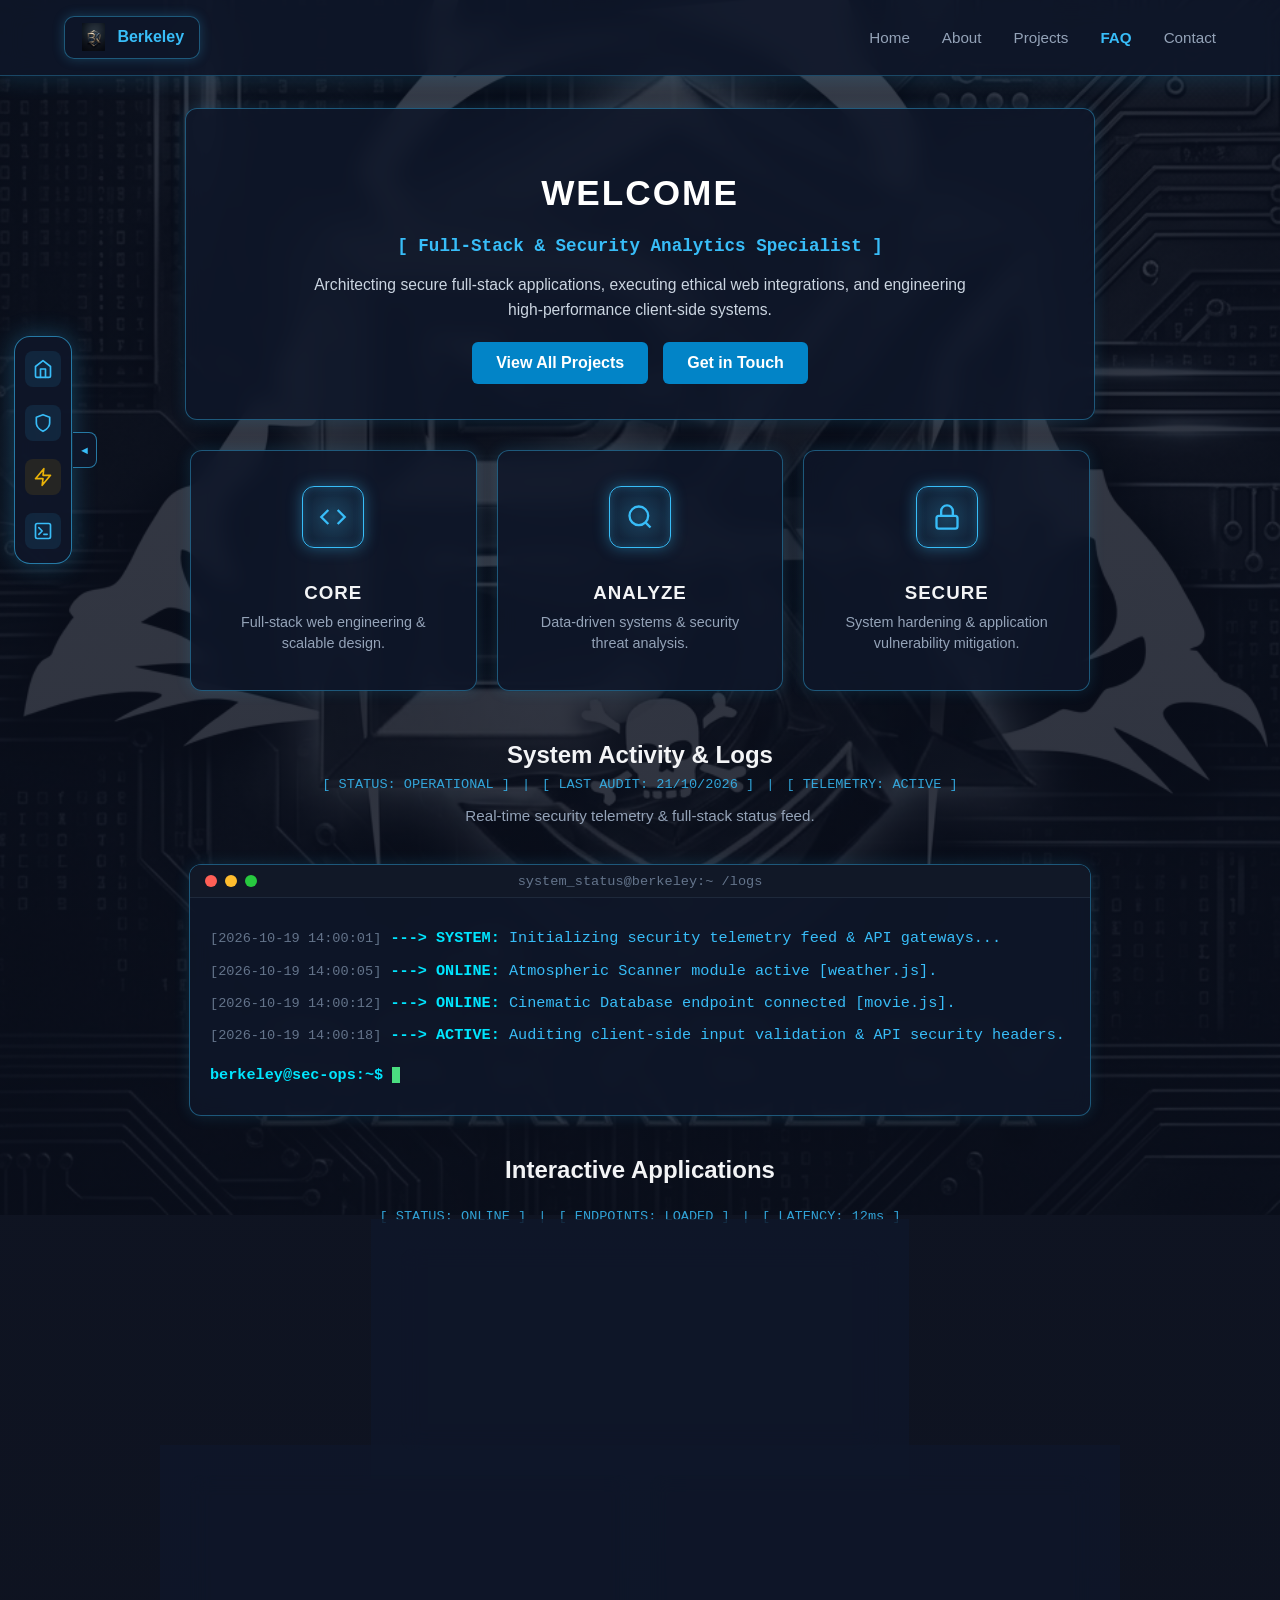
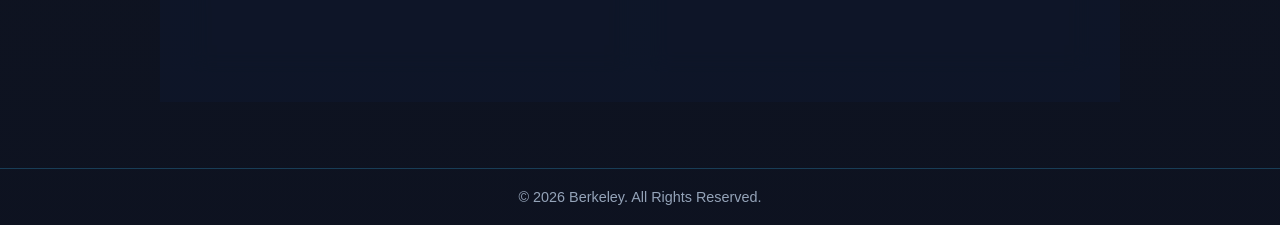
==== commit a76aef9d: "Updated preview modal with tech stack badges and ESC listener" ====
--- a/index.html
+++ b/index.html
@@ -306,40 +306,59 @@
     }
   }
 </script>
-<!-- Quick-Preview Modal Box -->
+<!-- Enhanced Quick-Preview Modal Box -->
 <div id="previewModal" style="display: none; position: fixed; inset: 0; background: rgba(11, 19, 43, 0.85); backdrop-filter: blur(8px); z-index: 1000; align-items: center; justify-content: center; padding: 15px;">
-  <div style="background: rgba(15, 23, 42, 0.95); border: 1.5px solid rgba(56, 189, 248, 0.7); border-radius: 12px; max-width: 420px; width: 100%; padding: 20px; box-shadow: 0 0 30px rgba(56, 189, 248, 0.3); position: relative; font-family: sans-serif;">
+  <div style="background: rgba(15, 23, 42, 0.95); border: 1.5px solid rgba(56, 189, 248, 0.7); border-radius: 12px; max-width: 440px; width: 100%; padding: 22px; box-shadow: 0 0 30px rgba(56, 189, 248, 0.3); position: relative; font-family: sans-serif;">
     
     <!-- Close Button -->
-    <button onclick="closePreview()" style="position: absolute; top: 12px; right: 12px; background: none; border: none; color: #38bdf8; font-size: 1.2rem; cursor: pointer; outline: none;">✕</button>
-    
-    <!-- Title & File Badge -->
-    <div id="modalTitle" style="color: #ffffff; font-size: 1.1rem; font-weight: bold; margin-bottom: 4px;"></div>
+    <button onclick="closePreview()" title="Close (ESC)" style="position: absolute; top: 12px; right: 12px; background: none; border: none; color: #38bdf8; font-size: 1.2rem; cursor: pointer; outline: none;">✕</button>
+    
+    <!-- Title & System Build Badge -->
+    <div style="display: flex; justify-content: space-between; align-items: center; margin-bottom: 2px;">
+      <div id="modalTitle" style="color: #ffffff; font-size: 1.15rem; font-weight: bold;"></div>
+      <span style="font-family: monospace; font-size: 0.65rem; color: #38bdf8; background: rgba(56, 189, 248, 0.15); border: 1px solid rgba(56, 189, 248, 0.4); padding: 2px 6px; border-radius: 4px;">BUILD #1.2 - STABLE</span>
+    </div>
     <div id="modalFile" style="color: #38bdf8; font-family: monospace; font-size: 0.8rem; margin-bottom: 12px;"></div>
     
-    <!-- Icon Banner -->
-    <div id="modalBanner" style="font-size: 1rem; color: #e2e8f0; background: rgba(30, 41, 59, 0.8); border: 1px solid rgba(56, 189, 248, 0.3); border-radius: 8px; padding: 12px; text-align: center; margin-bottom: 14px;"></div>
-    
-    <!-- Description -->
-    <div id="modalDesc" style="color: #94a3b8; font-size: 0.85rem; line-height: 1.4; margin-bottom: 18px;"></div>
+    <!-- Banner Description -->
+    <div id="modalBanner" style="font-size: 0.9rem; color: #e2e8f0; background: rgba(30, 41, 59, 0.8); border: 1px solid rgba(56, 189, 248, 0.3); border-radius: 8px; padding: 10px; text-align: center; margin-bottom: 12px;"></div>
+    
+    <!-- Main Description -->
+    <div id="modalDesc" style="color: #94a3b8; font-size: 0.85rem; line-height: 1.4; margin-bottom: 14px;"></div>
+    
+    <!-- Tech Stack Badges -->
+    <div style="margin-bottom: 18px;">
+      <div style="font-family: monospace; font-size: 0.7rem; color: #64748b; margin-bottom: 6px; text-transform: uppercase;">Powered By:</div>
+      <div id="modalTechStack" style="display: flex; gap: 6px; flex-wrap: wrap;"></div>
+    </div>
     
     <!-- Actions -->
-    <div style="display: flex; gap: 10px; justify-content: flex-end;">
-      <button onclick="closePreview()" style="background: transparent; border: 1px solid #334155; color: #94a3b8; padding: 8px 14px; border-radius: 6px; cursor: pointer; font-size: 0.8rem;">Close</button>
+    <div style="display: flex; gap: 10px; justify-content: flex-end; align-items: center;">
+      <a id="modalSourceBtn" href="https://github.com/ma0903092-blip/Berkeley" target="_blank" style="background: rgba(30, 41, 59, 0.8); border: 1px solid rgba(56, 189, 248, 0.4); color: #38bdf8; padding: 8px 12px; border-radius: 6px; text-decoration: none; font-size: 0.8rem; font-family: monospace; transition: all 0.2s;">⚙️ View Source</a>
       <a id="modalJumpBtn" href="" onclick="closePreview()" style="background: #38bdf8; color: #0f172a; font-weight: bold; padding: 8px 14px; border-radius: 6px; text-decoration: none; font-size: 0.8rem;">Launch Tool ➔</a>
     </div>
   </div>
 </div>
 
-<!-- Quick-Preview Modal Script -->
+<!-- Modal Script with Tech Stack & ESC Key Listener -->
 <script>
-  function openPreview(title, file, banner, desc, targetHash) {
+  function openPreview(title, file, banner, desc, techArray, targetHash) {
     document.getElementById('modalTitle').innerText = title;
     document.getElementById('modalFile').innerText = file;
     document.getElementById('modalBanner').innerText = banner;
     document.getElementById('modalDesc').innerText = desc;
     document.getElementById('modalJumpBtn').href = targetHash;
     
+    // Render Tech Stack Badges
+    const stackContainer = document.getElementById('modalTechStack');
+    stackContainer.innerHTML = '';
+    techArray.forEach(tech => {
+      const badge = document.createElement('span');
+      badge.innerText = tech;
+      badge.style.cssText = 'font-family: monospace; font-size: 0.7rem; color: #38bdf8; background: rgba(56, 189, 248, 0.1); border: 1px solid rgba(56, 189, 248, 0.3); padding: 2px 8px; border-radius: 4px;';
+      stackContainer.appendChild(badge);
+    });
+
     const modal = document.getElementById('previewModal');
     modal.style.display = 'flex';
   }
@@ -347,6 +366,13 @@
   function closePreview() {
     document.getElementById('previewModal').style.display = 'none';
   }
+
+  // Keyboard Event Listener to close modal on ESC key
+  document.addEventListener('keydown', function(event) {
+    if (event.key === 'Escape') {
+      closePreview();
+    }
+  });
 </script>
 </body>
 </html>
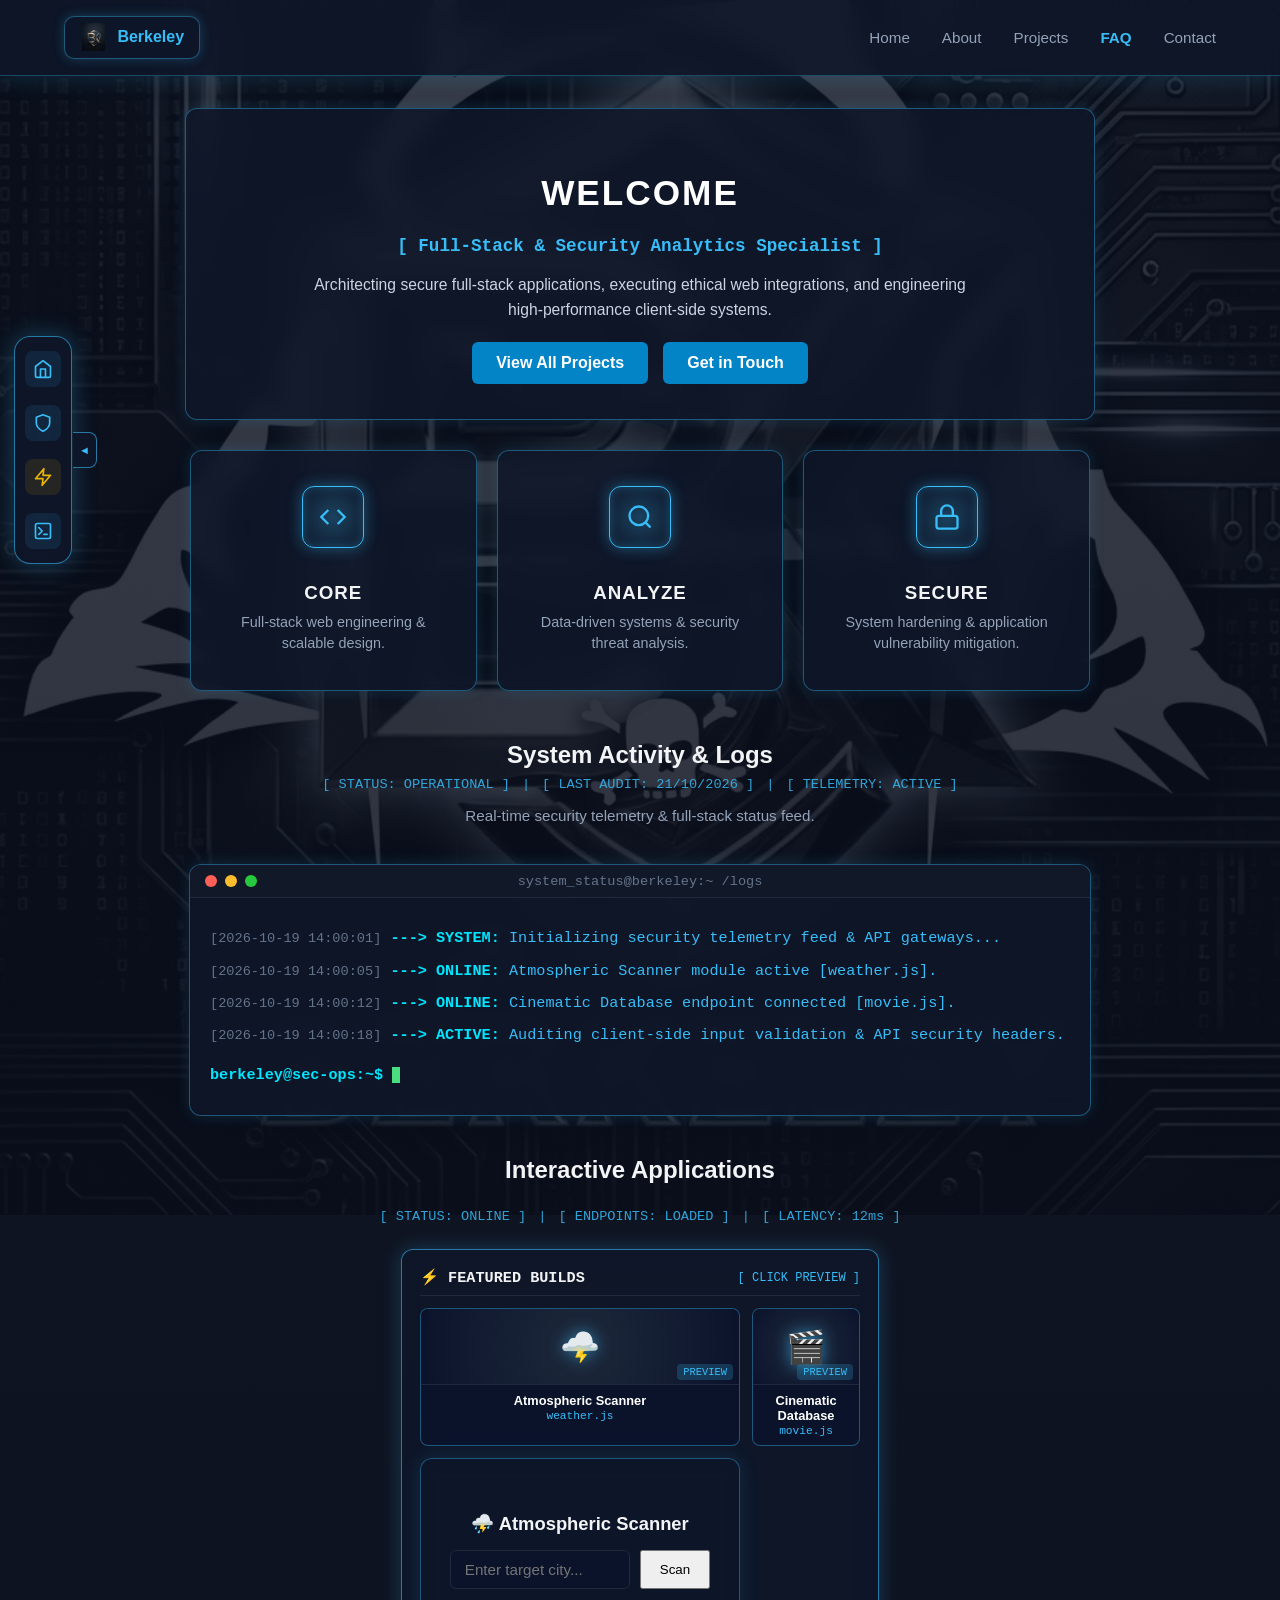
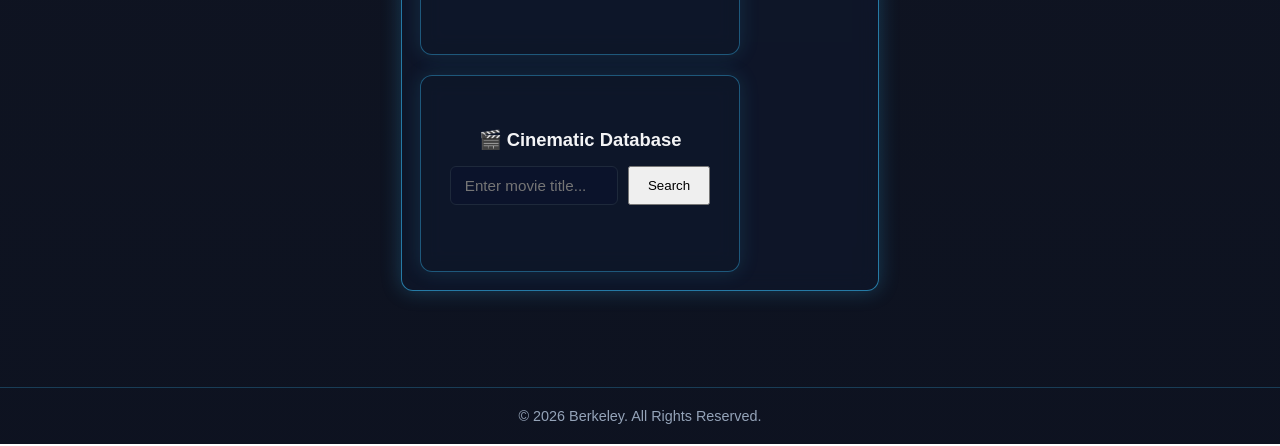
==== commit 58bfa780: "Fixed onclick parameter parsing for preview modals" ====
--- a/index.html
+++ b/index.html
@@ -181,29 +181,27 @@
   </div>
   
   <div style="display: grid; grid-template-columns: 1fr 1fr; gap: 12px;">
-    <!-- Featured Item 1: Atmospheric Scanner Thumbnail -->
-    <div onclick="openPreview('Atmospheric Scanner', 'weather.js', '🌩️ Real-Time Weather & Telemetry Scanner', 'Scans atmospheric data, temperature, humidity, and weather conditions for any target city.', '#interactive-apps')" class="featured-mini-card" style="cursor: pointer; background: #0b132b; border: 1px solid rgba(56, 189, 248, 0.4); border-radius: 8px; overflow: hidden; transition: all 0.3s ease;">
-      <div style="height: 75px; background: radial-gradient(circle at center, #1e293b, #0b132b); display: flex; align-items: center; justify-content: center; border-bottom: 1px solid #1e293b; position: relative;">
-        <span style="font-size: 2rem; filter: drop-shadow(0 0 8px rgba(56, 189, 248, 0.6));">🌩️</span>
-        <span style="position: absolute; bottom: 4px; right: 6px; font-size: 0.65rem; background: rgba(56, 189, 248, 0.2); color: #38bdf8; padding: 2px 6px; border-radius: 4px; font-family: monospace;">PREVIEW</span>
-      </div>
-      <div style="padding: 8px; text-align: center;">
-        <div style="font-size: 0.8rem; font-weight: bold; color: #ffffff;">Atmospheric Scanner</div>
-        <div style="font-size: 0.7rem; color: #38bdf8; font-family: monospace; margin-top: 2px;">weather.js</div>
-      </div>
-    </div>
-    
-    <!-- Featured Item 2: Cinematic Database Thumbnail -->
-    <div onclick="openPreview('Cinematic Database', 'movie.js', '🎬 Movie & Media Intelligence Engine', 'Queries cinematic databases to return plot summaries, metadata, ratings, and media release info.', '#interactive-apps')" class="featured-mini-card" style="cursor: pointer; background: #0b132b; border: 1px solid rgba(56, 189, 248, 0.4); border-radius: 8px; overflow: hidden; transition: all 0.3s ease;">
-      <div style="height: 75px; background: radial-gradient(circle at center, #1e293b, #0b132b); display: flex; align-items: center; justify-content: center; border-bottom: 1px solid #1e293b; position: relative;">
-        <span style="font-size: 2rem; filter: drop-shadow(0 0 8px rgba(56, 189, 248, 0.6));">🎬</span>
-        <span style="position: absolute; bottom: 4px; right: 6px; font-size: 0.65rem; background: rgba(56, 189, 248, 0.2); color: #38bdf8; padding: 2px 6px; border-radius: 4px; font-family: monospace;">PREVIEW</span>
-      </div>
-      <div style="padding: 8px; text-align: center;">
-        <div style="font-size: 0.8rem; font-weight: bold; color: #ffffff;">Cinematic Database</div>
-        <div style="font-size: 0.7rem; color: #38bdf8; font-family: monospace; margin-top: 2px;">movie.js</div>
-      </div>
-    </div>
+   <!-- Featured Item 1: Atmospheric Scanner -->
+<div onclick="openPreview('Atmospheric Scanner', 'weather.js', '🌩️ Real-Time Weather & Telemetry Scanner', 'Scans atmospheric data, temperature, humidity, and weather conditions for any target city.', 'JavaScript, REST API, CSS Grid, JSON', '#interactive-apps')" class="featured-mini-card" style="cursor: pointer; background: #0b132b; border: 1px solid rgba(56, 189, 248, 0.4); border-radius: 8px; overflow: hidden; transition: all 0.3s ease;">
+  <div style="height: 75px; background: radial-gradient(circle at center, #1e293b, #0b132b); display: flex; align-items: center; justify-content: center; border-bottom: 1px solid #1e293b; position: relative;">
+    <span style="font-size: 2rem; filter: drop-shadow(0 0 8px rgba(56, 189, 248, 0.6));">🌩️</span>
+    <span style="position: absolute; bottom: 4px; right: 6px; font-size: 0.65rem; background: rgba(56, 189, 248, 0.2); color: #38bdf8; padding: 2px 6px; border-radius: 4px; font-family: monospace;">PREVIEW</span>
+  </div>
+  <div style="padding: 8px; text-align: center;">
+    <div style="font-size: 0.8rem; font-weight: bold; color: #ffffff;">Atmospheric Scanner</div>
+    <div style="font-size: 0.7rem; color: #38bdf8; font-family: monospace; margin-top: 2px;">weather.js</div>
+  </div>
+</div>
+
+<!-- Featured Item 2: Cinematic Database -->
+<div onclick="openPreview('Cinematic Database', 'movie.js', '🎬 Movie & Media Intelligence Engine', 'Queries cinematic databases to return plot summaries, metadata, ratings, and media release info.', 'JavaScript, Async Fetch, OMDb API, DOM Manipulation', '#interactive-apps')" class="featured-mini-card" style="cursor: pointer; background: #0b132b; border: 1px solid rgba(56, 189, 248, 0.4); border-radius: 8px; overflow: hidden; transition: all 0.3s ease;">
+  <div style="height: 75px; background: radial-gradient(circle at center, #1e293b, #0b132b); display: flex; align-items: center; justify-content: center; border-bottom: 1px solid #1e293b; position: relative;">
+    <span style="font-size: 2rem; filter: drop-shadow(0 0 8px rgba(56, 189, 248, 0.6));">🎬</span>
+    <span style="position: absolute; bottom: 4px; right: 6px; font-size: 0.65rem; background: rgba(56, 189, 248, 0.2); color: #38bdf8; padding: 2px 6px; border-radius: 4px; font-family: monospace;">PREVIEW</span>
+  </div>
+  <div style="padding: 8px; text-align: center;">
+    <div style="font-size: 0.8rem; font-weight: bold; color: #ffffff;">Cinematic Database</div>
+    <div style="font-size: 0.7rem; color: #38bdf8; font-family: monospace; margin-top: 2px;">movie.js</div>
   </div>
 </div>
 
@@ -342,19 +340,21 @@
 
 <!-- Modal Script with Tech Stack & ESC Key Listener -->
 <script>
-  function openPreview(title, file, banner, desc, techArray, targetHash) {
+  function openPreview(title, file, banner, desc, techString, targetHash) {
     document.getElementById('modalTitle').innerText = title;
     document.getElementById('modalFile').innerText = file;
     document.getElementById('modalBanner').innerText = banner;
     document.getElementById('modalDesc').innerText = desc;
     document.getElementById('modalJumpBtn').href = targetHash;
     
-    // Render Tech Stack Badges
+    // Split tech string into an array and render badges
     const stackContainer = document.getElementById('modalTechStack');
     stackContainer.innerHTML = '';
+    const techArray = techString.split(',');
+    
     techArray.forEach(tech => {
       const badge = document.createElement('span');
-      badge.innerText = tech;
+      badge.innerText = tech.trim();
       badge.style.cssText = 'font-family: monospace; font-size: 0.7rem; color: #38bdf8; background: rgba(56, 189, 248, 0.1); border: 1px solid rgba(56, 189, 248, 0.3); padding: 2px 8px; border-radius: 4px;';
       stackContainer.appendChild(badge);
     });
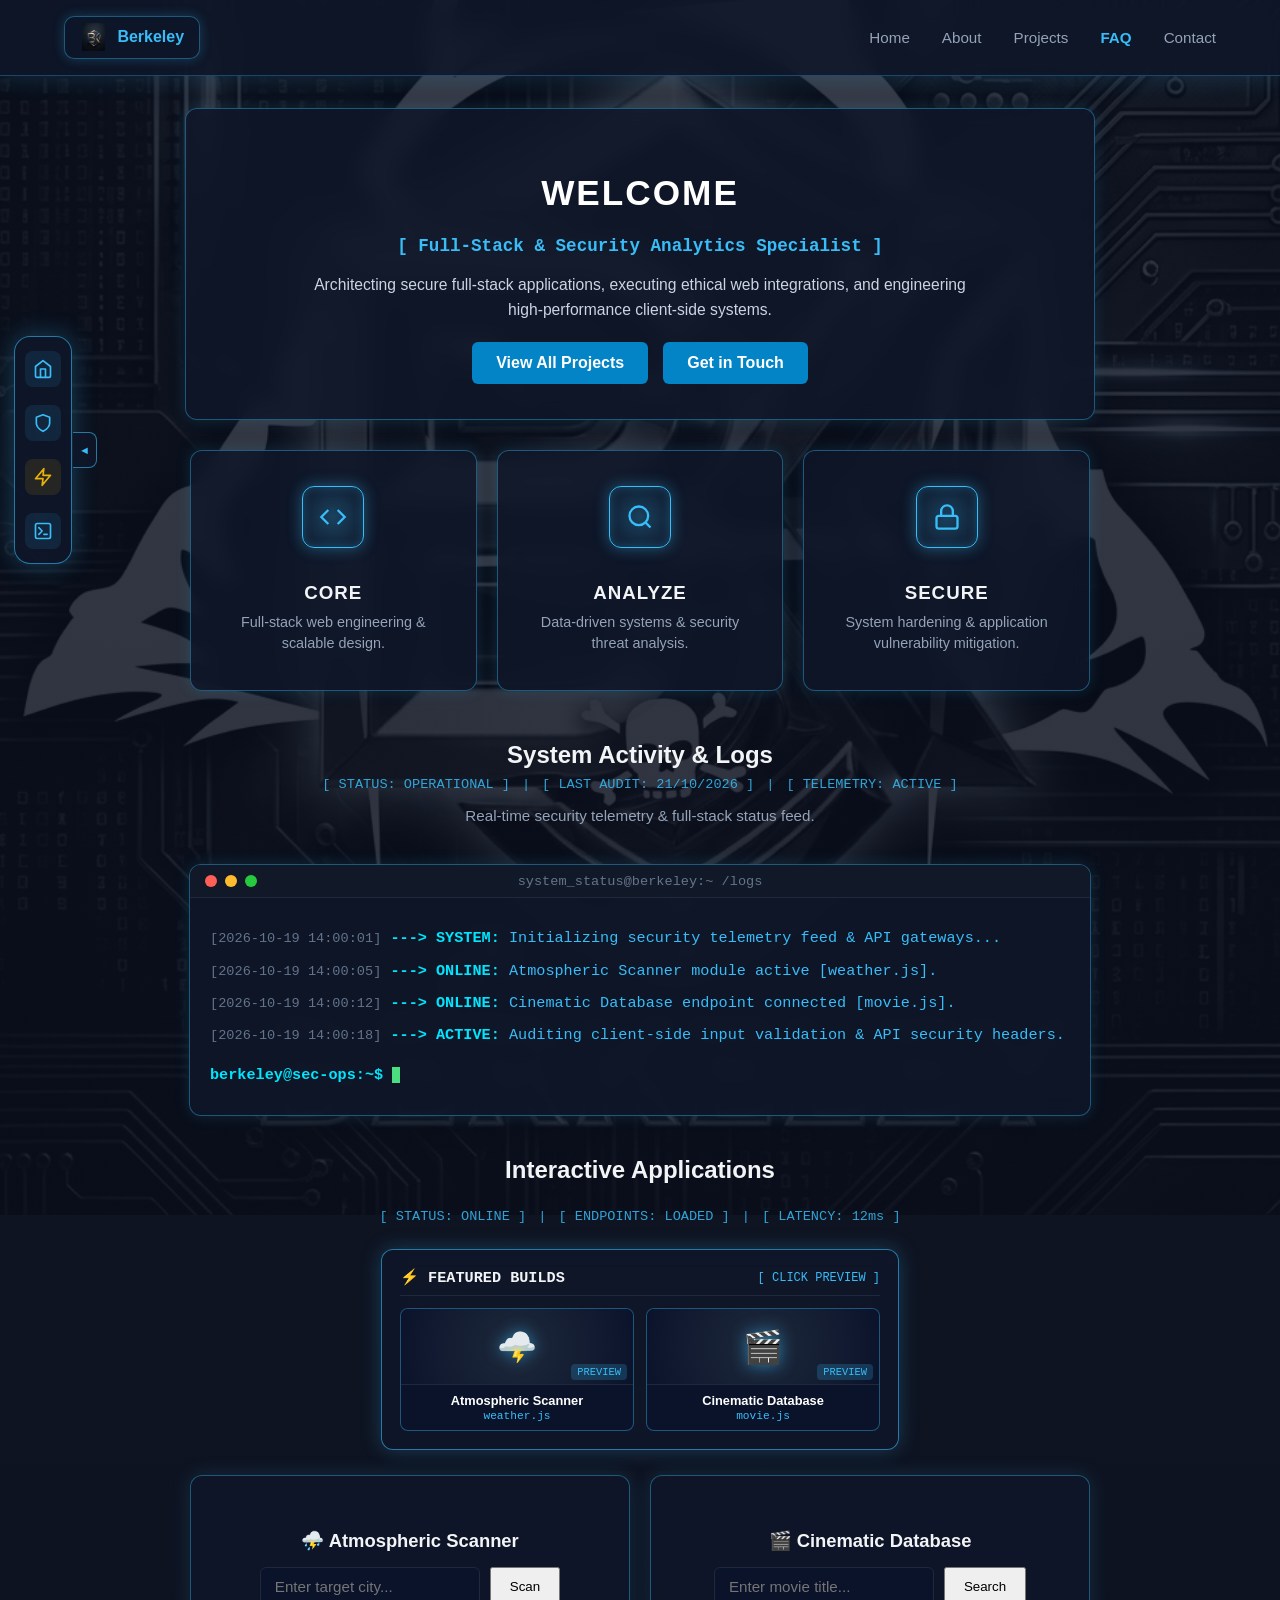
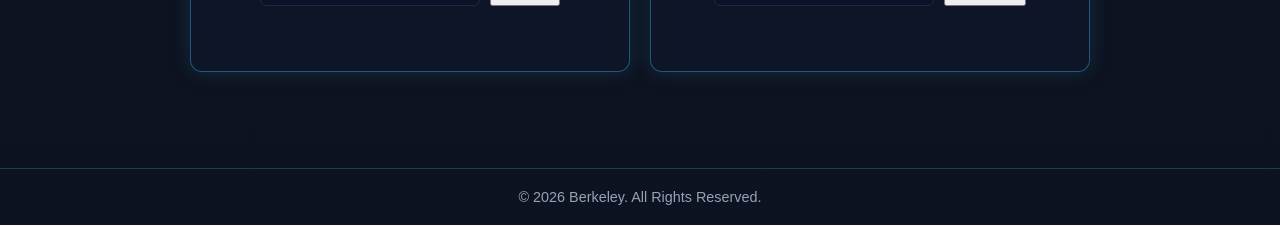
==== commit 13fcfb8b: "Restored clean preview modal without external links" ====
--- a/index.html
+++ b/index.html
@@ -173,35 +173,37 @@
     <span>[ LATENCY: 12ms ]</span>
   </div>
 
-  <!-- Top Featured Builds Widget Grid -->
-  <div class="app-card" style="background: rgba(15, 23, 42, 0.85) !important; border: 1.5px solid rgba(56, 189, 248, 0.6) !important; border-radius: 12px; padding: 18px; max-width: 440px; margin: 25px auto; box-shadow: 0 0 20px rgba(56, 189, 248, 0.25) !important; backdrop-filter: blur(10px);">
+  <!-- Top Featured Builds Widget Grid (Equal 50/50 Columns) -->
+<div class="app-card" style="background: rgba(15, 23, 42, 0.85) !important; border: 1.5px solid rgba(56, 189, 248, 0.6) !important; border-radius: 12px; padding: 18px; max-width: 480px; margin: 25px auto; box-shadow: 0 0 20px rgba(56, 189, 248, 0.25) !important; backdrop-filter: blur(10px);">
   <div style="display: flex; justify-content: space-between; align-items: center; border-bottom: 1px solid #1e293b; padding-bottom: 8px; margin-bottom: 12px;">
     <h3 style="color: #f3f4f6; font-size: 0.95rem; margin: 0; font-family: monospace;">⚡ FEATURED BUILDS</h3>
     <span style="font-family: monospace; font-size: 0.75rem; color: #38bdf8;">[ CLICK PREVIEW ]</span>
   </div>
   
-  <div style="display: grid; grid-template-columns: 1fr 1fr; gap: 12px;">
-   <!-- Featured Item 1: Atmospheric Scanner -->
-<div onclick="openPreview('Atmospheric Scanner', 'weather.js', '🌩️ Real-Time Weather & Telemetry Scanner', 'Scans atmospheric data, temperature, humidity, and weather conditions for any target city.', 'JavaScript, REST API, CSS Grid, JSON', '#interactive-apps')" class="featured-mini-card" style="cursor: pointer; background: #0b132b; border: 1px solid rgba(56, 189, 248, 0.4); border-radius: 8px; overflow: hidden; transition: all 0.3s ease;">
-  <div style="height: 75px; background: radial-gradient(circle at center, #1e293b, #0b132b); display: flex; align-items: center; justify-content: center; border-bottom: 1px solid #1e293b; position: relative;">
-    <span style="font-size: 2rem; filter: drop-shadow(0 0 8px rgba(56, 189, 248, 0.6));">🌩️</span>
-    <span style="position: absolute; bottom: 4px; right: 6px; font-size: 0.65rem; background: rgba(56, 189, 248, 0.2); color: #38bdf8; padding: 2px 6px; border-radius: 4px; font-family: monospace;">PREVIEW</span>
-  </div>
-  <div style="padding: 8px; text-align: center;">
-    <div style="font-size: 0.8rem; font-weight: bold; color: #ffffff;">Atmospheric Scanner</div>
-    <div style="font-size: 0.7rem; color: #38bdf8; font-family: monospace; margin-top: 2px;">weather.js</div>
-  </div>
-</div>
-
-<!-- Featured Item 2: Cinematic Database -->
-<div onclick="openPreview('Cinematic Database', 'movie.js', '🎬 Movie & Media Intelligence Engine', 'Queries cinematic databases to return plot summaries, metadata, ratings, and media release info.', 'JavaScript, Async Fetch, OMDb API, DOM Manipulation', '#interactive-apps')" class="featured-mini-card" style="cursor: pointer; background: #0b132b; border: 1px solid rgba(56, 189, 248, 0.4); border-radius: 8px; overflow: hidden; transition: all 0.3s ease;">
-  <div style="height: 75px; background: radial-gradient(circle at center, #1e293b, #0b132b); display: flex; align-items: center; justify-content: center; border-bottom: 1px solid #1e293b; position: relative;">
-    <span style="font-size: 2rem; filter: drop-shadow(0 0 8px rgba(56, 189, 248, 0.6));">🎬</span>
-    <span style="position: absolute; bottom: 4px; right: 6px; font-size: 0.65rem; background: rgba(56, 189, 248, 0.2); color: #38bdf8; padding: 2px 6px; border-radius: 4px; font-family: monospace;">PREVIEW</span>
-  </div>
-  <div style="padding: 8px; text-align: center;">
-    <div style="font-size: 0.8rem; font-weight: bold; color: #ffffff;">Cinematic Database</div>
-    <div style="font-size: 0.7rem; color: #38bdf8; font-family: monospace; margin-top: 2px;">movie.js</div>
+  <div style="display: grid; grid-template-columns: 1fr 1fr; gap: 12px; width: 100%;">
+    <!-- Featured Item 1: Atmospheric Scanner Thumbnail -->
+    <div onclick="openPreview('Atmospheric Scanner', 'weather.js', '🌩️ Real-Time Weather & Telemetry Scanner', 'Scans atmospheric data, temperature, humidity, and weather conditions for any target city.', '#interactive-apps')" class="featured-mini-card" style="cursor: pointer; background: #0b132b; border: 1px solid rgba(56, 189, 248, 0.4); border-radius: 8px; overflow: hidden; transition: all 0.3s ease;">
+      <div style="height: 75px; background: radial-gradient(circle at center, #1e293b, #0b132b); display: flex; align-items: center; justify-content: center; border-bottom: 1px solid #1e293b; position: relative;">
+        <span style="font-size: 2rem; filter: drop-shadow(0 0 8px rgba(56, 189, 248, 0.6));">🌩️</span>
+        <span style="position: absolute; bottom: 4px; right: 6px; font-size: 0.65rem; background: rgba(56, 189, 248, 0.2); color: #38bdf8; padding: 2px 6px; border-radius: 4px; font-family: monospace;">PREVIEW</span>
+      </div>
+      <div style="padding: 8px; text-align: center;">
+        <div style="font-size: 0.8rem; font-weight: bold; color: #ffffff;">Atmospheric Scanner</div>
+        <div style="font-size: 0.7rem; color: #38bdf8; font-family: monospace; margin-top: 2px;">weather.js</div>
+      </div>
+    </div>
+    
+    <!-- Featured Item 2: Cinematic Database Thumbnail -->
+    <div onclick="openPreview('Cinematic Database', 'movie.js', '🎬 Movie & Media Intelligence Engine', 'Queries cinematic databases to return plot summaries, metadata, ratings, and media release info.', '#interactive-apps')" class="featured-mini-card" style="cursor: pointer; background: #0b132b; border: 1px solid rgba(56, 189, 248, 0.4); border-radius: 8px; overflow: hidden; transition: all 0.3s ease;">
+      <div style="height: 75px; background: radial-gradient(circle at center, #1e293b, #0b132b); display: flex; align-items: center; justify-content: center; border-bottom: 1px solid #1e293b; position: relative;">
+        <span style="font-size: 2rem; filter: drop-shadow(0 0 8px rgba(56, 189, 248, 0.6));">🎬</span>
+        <span style="position: absolute; bottom: 4px; right: 6px; font-size: 0.65rem; background: rgba(56, 189, 248, 0.2); color: #38bdf8; padding: 2px 6px; border-radius: 4px; font-family: monospace;">PREVIEW</span>
+      </div>
+      <div style="padding: 8px; text-align: center;">
+        <div style="font-size: 0.8rem; font-weight: bold; color: #ffffff;">Cinematic Database</div>
+        <div style="font-size: 0.7rem; color: #38bdf8; font-family: monospace; margin-top: 2px;">movie.js</div>
+      </div>
+    </div>
   </div>
 </div>
 
@@ -304,61 +306,40 @@
     }
   }
 </script>
-<!-- Enhanced Quick-Preview Modal Box -->
+<!-- Quick-Preview Modal Box -->
 <div id="previewModal" style="display: none; position: fixed; inset: 0; background: rgba(11, 19, 43, 0.85); backdrop-filter: blur(8px); z-index: 1000; align-items: center; justify-content: center; padding: 15px;">
-  <div style="background: rgba(15, 23, 42, 0.95); border: 1.5px solid rgba(56, 189, 248, 0.7); border-radius: 12px; max-width: 440px; width: 100%; padding: 22px; box-shadow: 0 0 30px rgba(56, 189, 248, 0.3); position: relative; font-family: sans-serif;">
+  <div style="background: rgba(15, 23, 42, 0.95); border: 1.5px solid rgba(56, 189, 248, 0.7); border-radius: 12px; max-width: 420px; width: 100%; padding: 20px; box-shadow: 0 0 30px rgba(56, 189, 248, 0.3); position: relative; font-family: sans-serif;">
     
     <!-- Close Button -->
-    <button onclick="closePreview()" title="Close (ESC)" style="position: absolute; top: 12px; right: 12px; background: none; border: none; color: #38bdf8; font-size: 1.2rem; cursor: pointer; outline: none;">✕</button>
-    
-    <!-- Title & System Build Badge -->
-    <div style="display: flex; justify-content: space-between; align-items: center; margin-bottom: 2px;">
-      <div id="modalTitle" style="color: #ffffff; font-size: 1.15rem; font-weight: bold;"></div>
-      <span style="font-family: monospace; font-size: 0.65rem; color: #38bdf8; background: rgba(56, 189, 248, 0.15); border: 1px solid rgba(56, 189, 248, 0.4); padding: 2px 6px; border-radius: 4px;">BUILD #1.2 - STABLE</span>
-    </div>
+    <button onclick="closePreview()" style="position: absolute; top: 12px; right: 12px; background: none; border: none; color: #38bdf8; font-size: 1.2rem; cursor: pointer; outline: none;">✕</button>
+    
+    <!-- Title & File Badge -->
+    <div id="modalTitle" style="color: #ffffff; font-size: 1.1rem; font-weight: bold; margin-bottom: 4px;"></div>
     <div id="modalFile" style="color: #38bdf8; font-family: monospace; font-size: 0.8rem; margin-bottom: 12px;"></div>
     
-    <!-- Banner Description -->
-    <div id="modalBanner" style="font-size: 0.9rem; color: #e2e8f0; background: rgba(30, 41, 59, 0.8); border: 1px solid rgba(56, 189, 248, 0.3); border-radius: 8px; padding: 10px; text-align: center; margin-bottom: 12px;"></div>
-    
-    <!-- Main Description -->
-    <div id="modalDesc" style="color: #94a3b8; font-size: 0.85rem; line-height: 1.4; margin-bottom: 14px;"></div>
-    
-    <!-- Tech Stack Badges -->
-    <div style="margin-bottom: 18px;">
-      <div style="font-family: monospace; font-size: 0.7rem; color: #64748b; margin-bottom: 6px; text-transform: uppercase;">Powered By:</div>
-      <div id="modalTechStack" style="display: flex; gap: 6px; flex-wrap: wrap;"></div>
-    </div>
+    <!-- Icon Banner -->
+    <div id="modalBanner" style="font-size: 1rem; color: #e2e8f0; background: rgba(30, 41, 59, 0.8); border: 1px solid rgba(56, 189, 248, 0.3); border-radius: 8px; padding: 12px; text-align: center; margin-bottom: 14px;"></div>
+    
+    <!-- Description -->
+    <div id="modalDesc" style="color: #94a3b8; font-size: 0.85rem; line-height: 1.4; margin-bottom: 18px;"></div>
     
     <!-- Actions -->
-    <div style="display: flex; gap: 10px; justify-content: flex-end; align-items: center;">
-      <a id="modalSourceBtn" href="https://github.com/ma0903092-blip/Berkeley" target="_blank" style="background: rgba(30, 41, 59, 0.8); border: 1px solid rgba(56, 189, 248, 0.4); color: #38bdf8; padding: 8px 12px; border-radius: 6px; text-decoration: none; font-size: 0.8rem; font-family: monospace; transition: all 0.2s;">⚙️ View Source</a>
+    <div style="display: flex; gap: 10px; justify-content: flex-end;">
+      <button onclick="closePreview()" style="background: transparent; border: 1px solid #334155; color: #94a3b8; padding: 8px 14px; border-radius: 6px; cursor: pointer; font-size: 0.8rem;">Close</button>
       <a id="modalJumpBtn" href="" onclick="closePreview()" style="background: #38bdf8; color: #0f172a; font-weight: bold; padding: 8px 14px; border-radius: 6px; text-decoration: none; font-size: 0.8rem;">Launch Tool ➔</a>
     </div>
   </div>
 </div>
 
-<!-- Modal Script with Tech Stack & ESC Key Listener -->
+<!-- Quick-Preview Modal Script -->
 <script>
-  function openPreview(title, file, banner, desc, techString, targetHash) {
+  function openPreview(title, file, banner, desc, targetHash) {
     document.getElementById('modalTitle').innerText = title;
     document.getElementById('modalFile').innerText = file;
     document.getElementById('modalBanner').innerText = banner;
     document.getElementById('modalDesc').innerText = desc;
     document.getElementById('modalJumpBtn').href = targetHash;
     
-    // Split tech string into an array and render badges
-    const stackContainer = document.getElementById('modalTechStack');
-    stackContainer.innerHTML = '';
-    const techArray = techString.split(',');
-    
-    techArray.forEach(tech => {
-      const badge = document.createElement('span');
-      badge.innerText = tech.trim();
-      badge.style.cssText = 'font-family: monospace; font-size: 0.7rem; color: #38bdf8; background: rgba(56, 189, 248, 0.1); border: 1px solid rgba(56, 189, 248, 0.3); padding: 2px 8px; border-radius: 4px;';
-      stackContainer.appendChild(badge);
-    });
-
     const modal = document.getElementById('previewModal');
     modal.style.display = 'flex';
   }
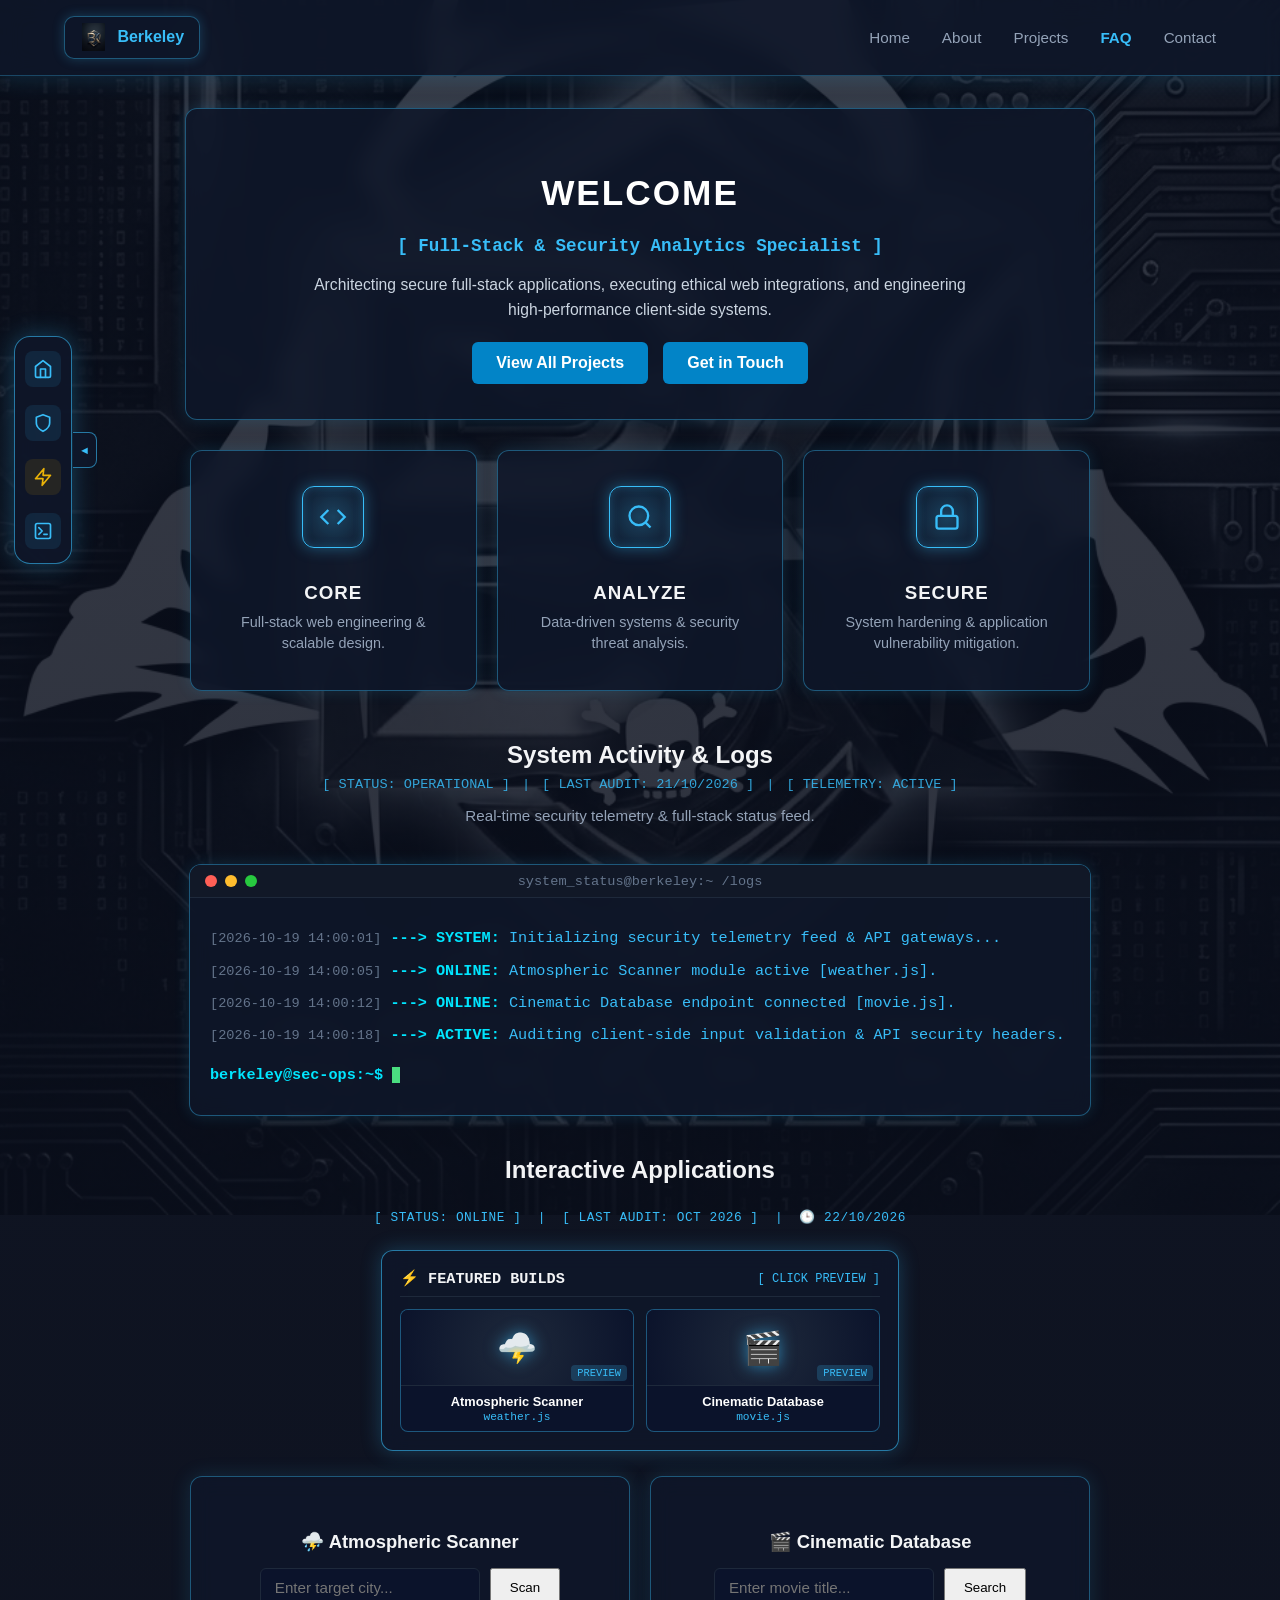
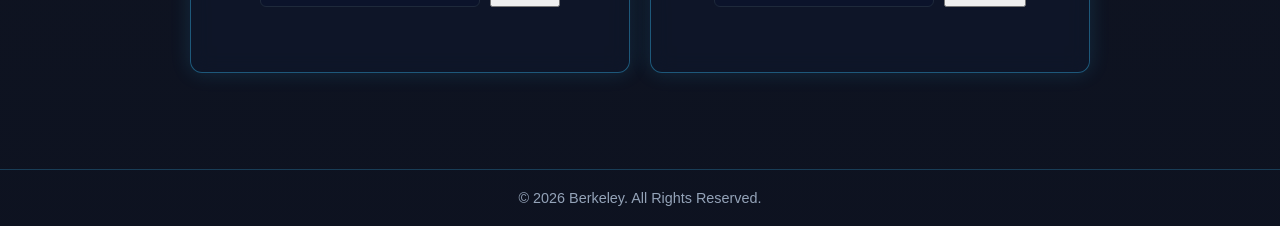
==== commit 102609fa: "Added exact audit timestamps and date headers to match FitGirl layout" ====
--- a/index.html
+++ b/index.html
@@ -165,13 +165,9 @@
   <h2 style="color: #f3f4f6; text-align: center; margin-bottom: 25px;">Interactive Applications</h2>
   
   <!-- Section Telemetry Header -->
-  <div style="font-family: monospace; font-size: 0.85rem; color: #38bdf8; margin-top: 6px; margin-bottom: 15px; display: flex; justify-content: center; align-items: center; gap: 12px; opacity: 0.85; flex-wrap: wrap;">
-    <span>[ STATUS: ONLINE ]</span>
-    <span>|</span>
-    <span>[ ENDPOINTS: LOADED ]</span>
-    <span>|</span>
-    <span>[ LATENCY: 12ms ]</span>
-  </div>
+ <div style="font-family: monospace; font-size: 0.8rem; color: #38bdf8; text-align: center; margin-top: 8px; margin-bottom: 25px; letter-spacing: 0.5px;">
+  [ STATUS: ONLINE ] &nbsp;|&nbsp; [ LAST AUDIT: OCT 2026 ] &nbsp;|&nbsp; 🕒 22/10/2026
+</div>
 
   <!-- Top Featured Builds Widget Grid (Equal 50/50 Columns) -->
 <div class="app-card" style="background: rgba(15, 23, 42, 0.85) !important; border: 1.5px solid rgba(56, 189, 248, 0.6) !important; border-radius: 12px; padding: 18px; max-width: 480px; margin: 25px auto; box-shadow: 0 0 20px rgba(56, 189, 248, 0.25) !important; backdrop-filter: blur(10px);">
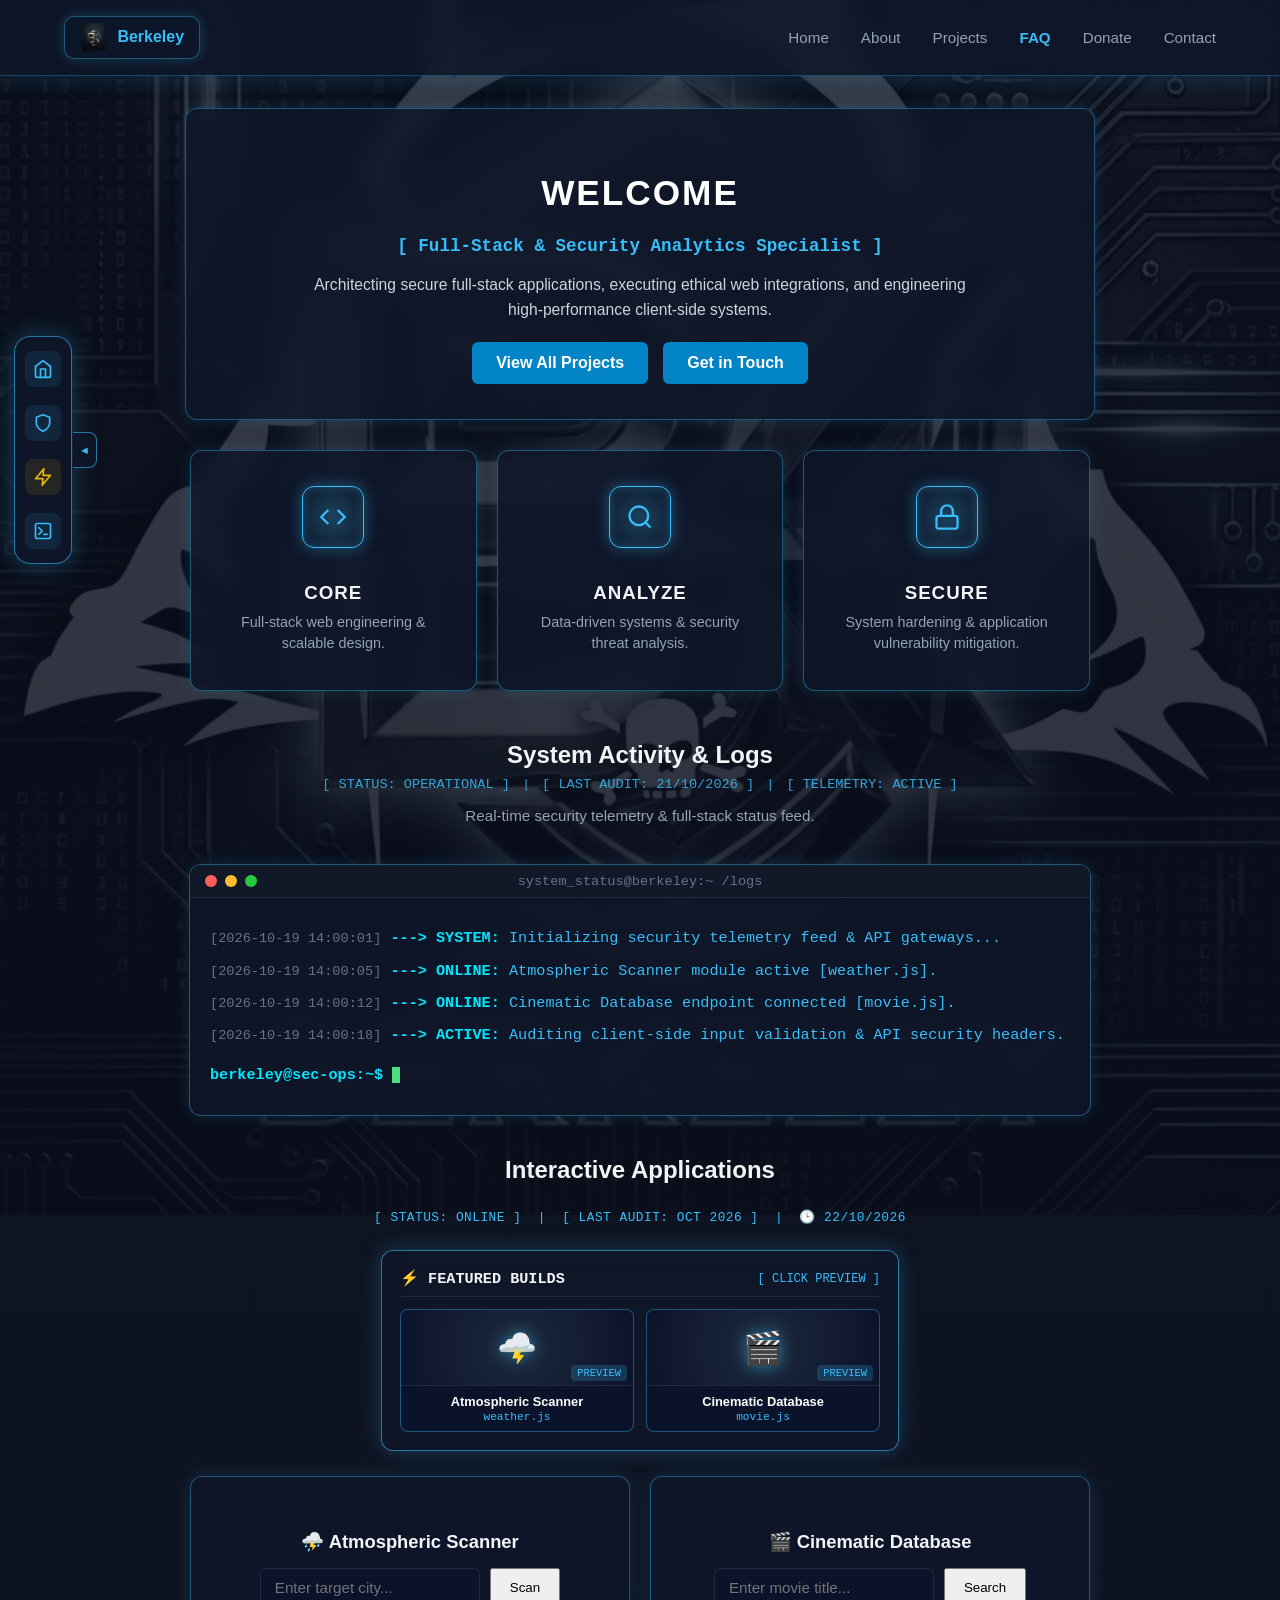
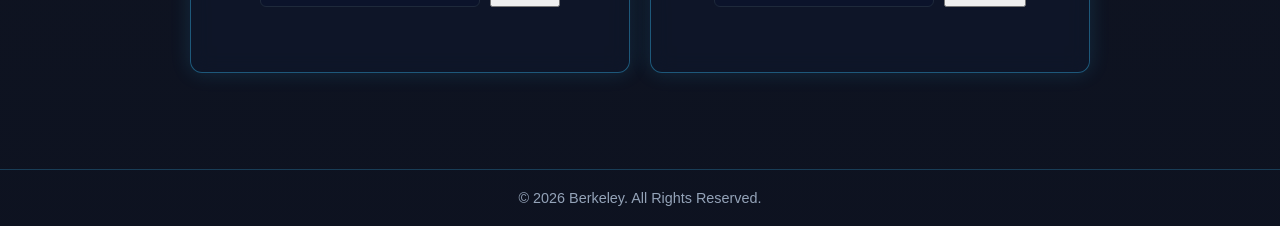
==== commit c7b06158: "Added combined donation page and navigation link" ====
--- a/index.html
+++ b/index.html
@@ -22,6 +22,7 @@
             <a href="about.html">About</a>
             <a href="projects.html">Projects</a>
             <a href="faq.html" style="color: #38bdf8; font-weight: 600;">FAQ</a>
+            <a href="donate.html">Donate</a>
             <a href="contact.html">Contact</a>
         </div>
     </nav>
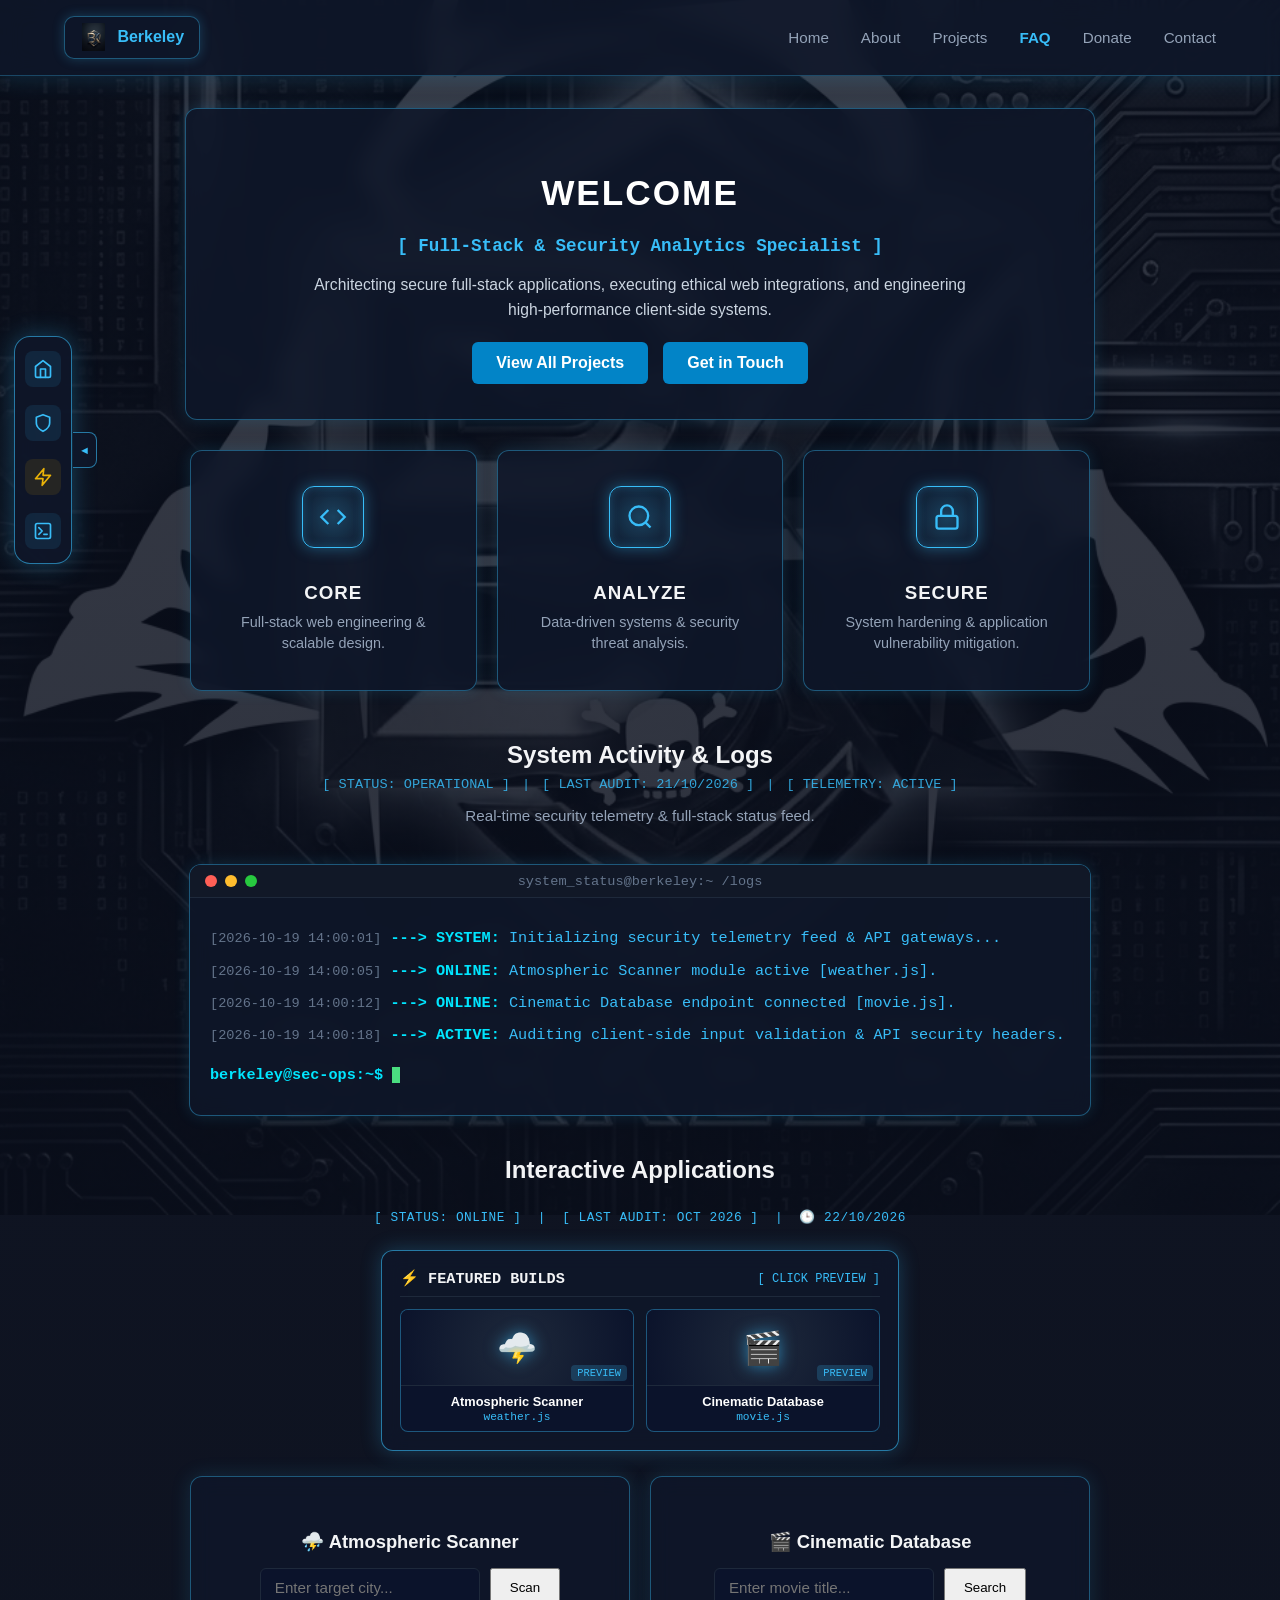
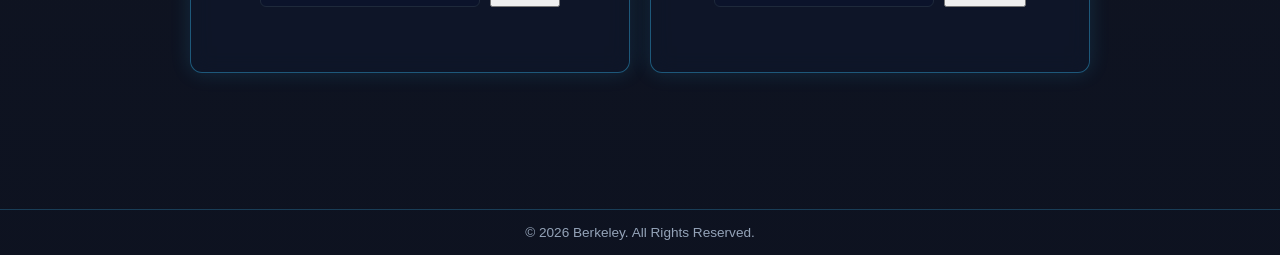
==== commit 52688ac3: "Updated footer margin-top to 80px on index page" ====
--- a/index.html
+++ b/index.html
@@ -234,10 +234,9 @@
     </main>
 
     <!-- Full-Width Footer -->
-    <footer class="footer" style="width: 100%; text-align: center; padding: 20px 0; color: #94a3b8; font-size: 0.9rem; border-top: 1px solid rgba(56, 189, 248, 0.25); margin-top: 40px;">
-        <p style="margin: 0;">&copy; 2026 Berkeley. All Rights Reserved.</p>
+    <footer class="site-footer" style="margin-top: 80px; text-align: center; color: #94a3b8; font-size: 0.85rem; padding: 15px 0; border-top: 1px solid rgba(56, 189, 248, 0.25);">
+      <p style="margin: 0;">&copy; 2026 Berkeley. All Rights Reserved.</p>
     </footer>
-
     <script src="weather.js"></script>
     <script src="movie.js"></script>
 
